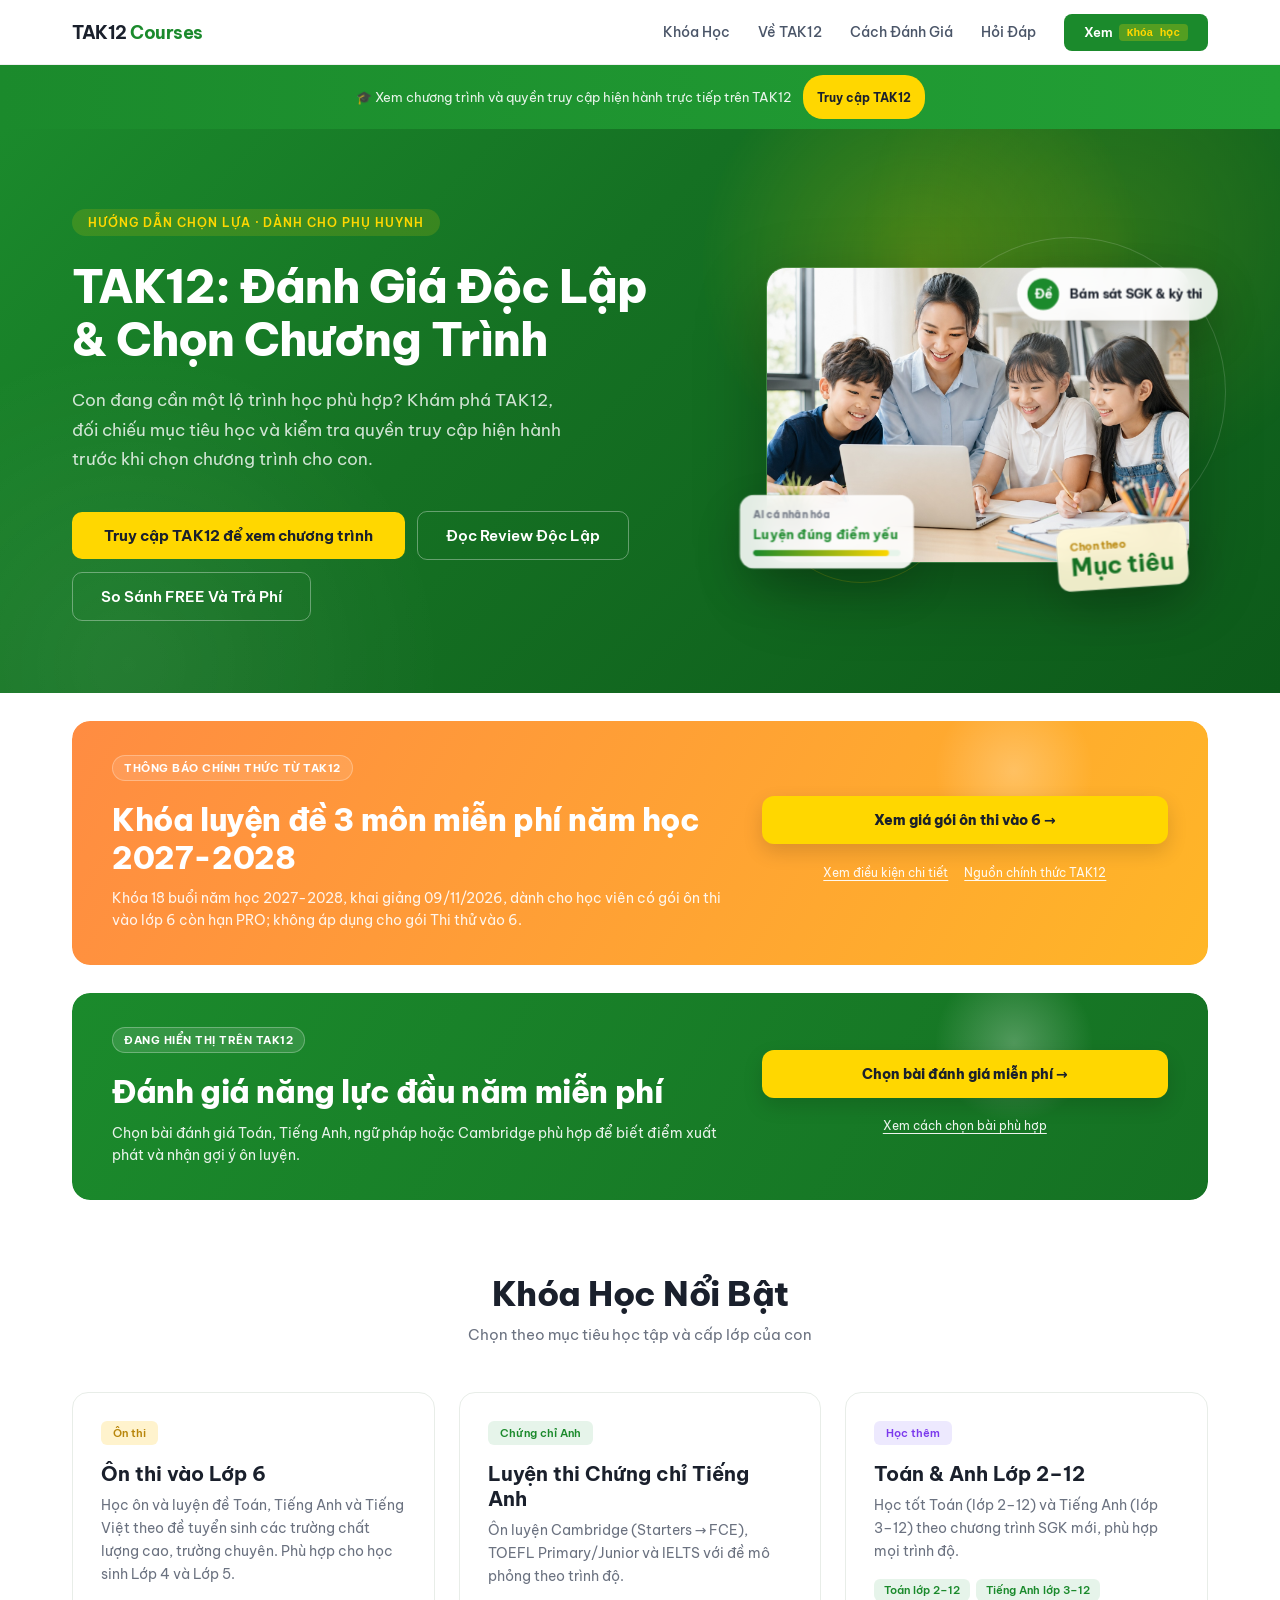
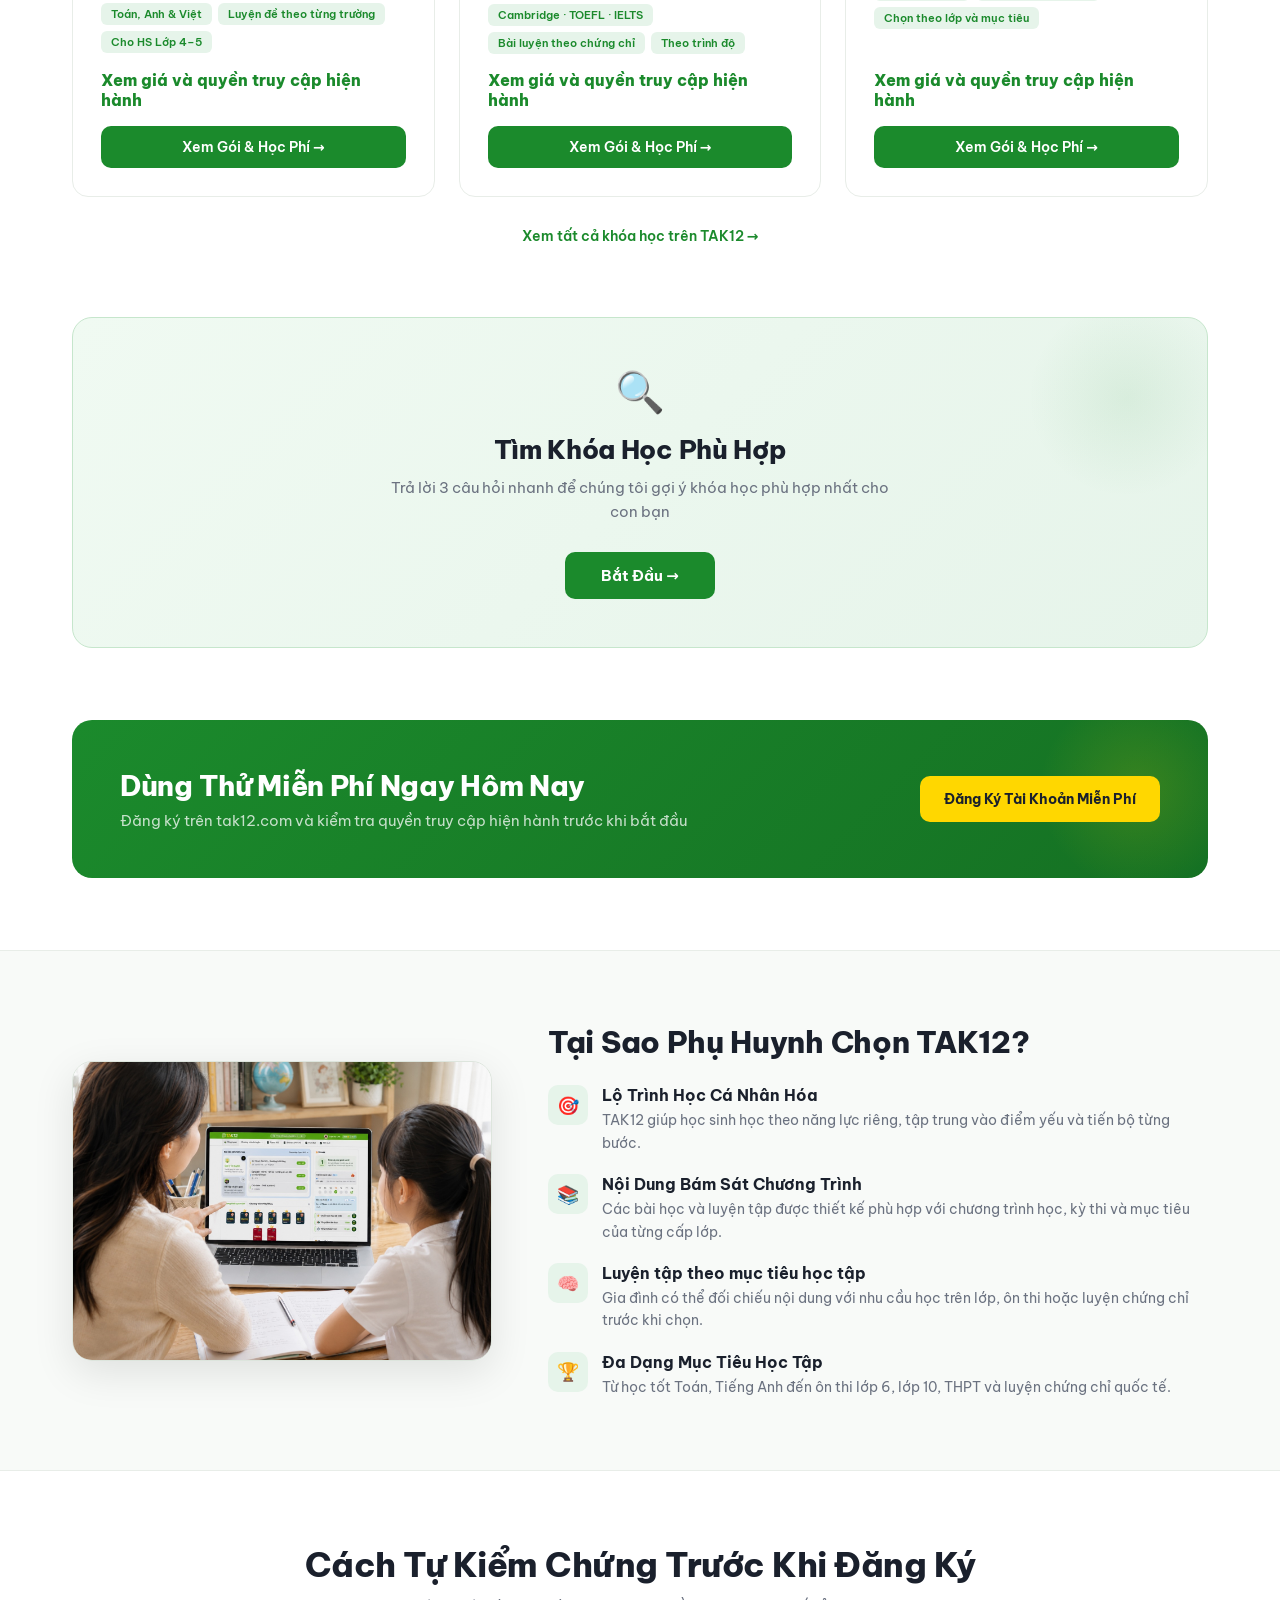
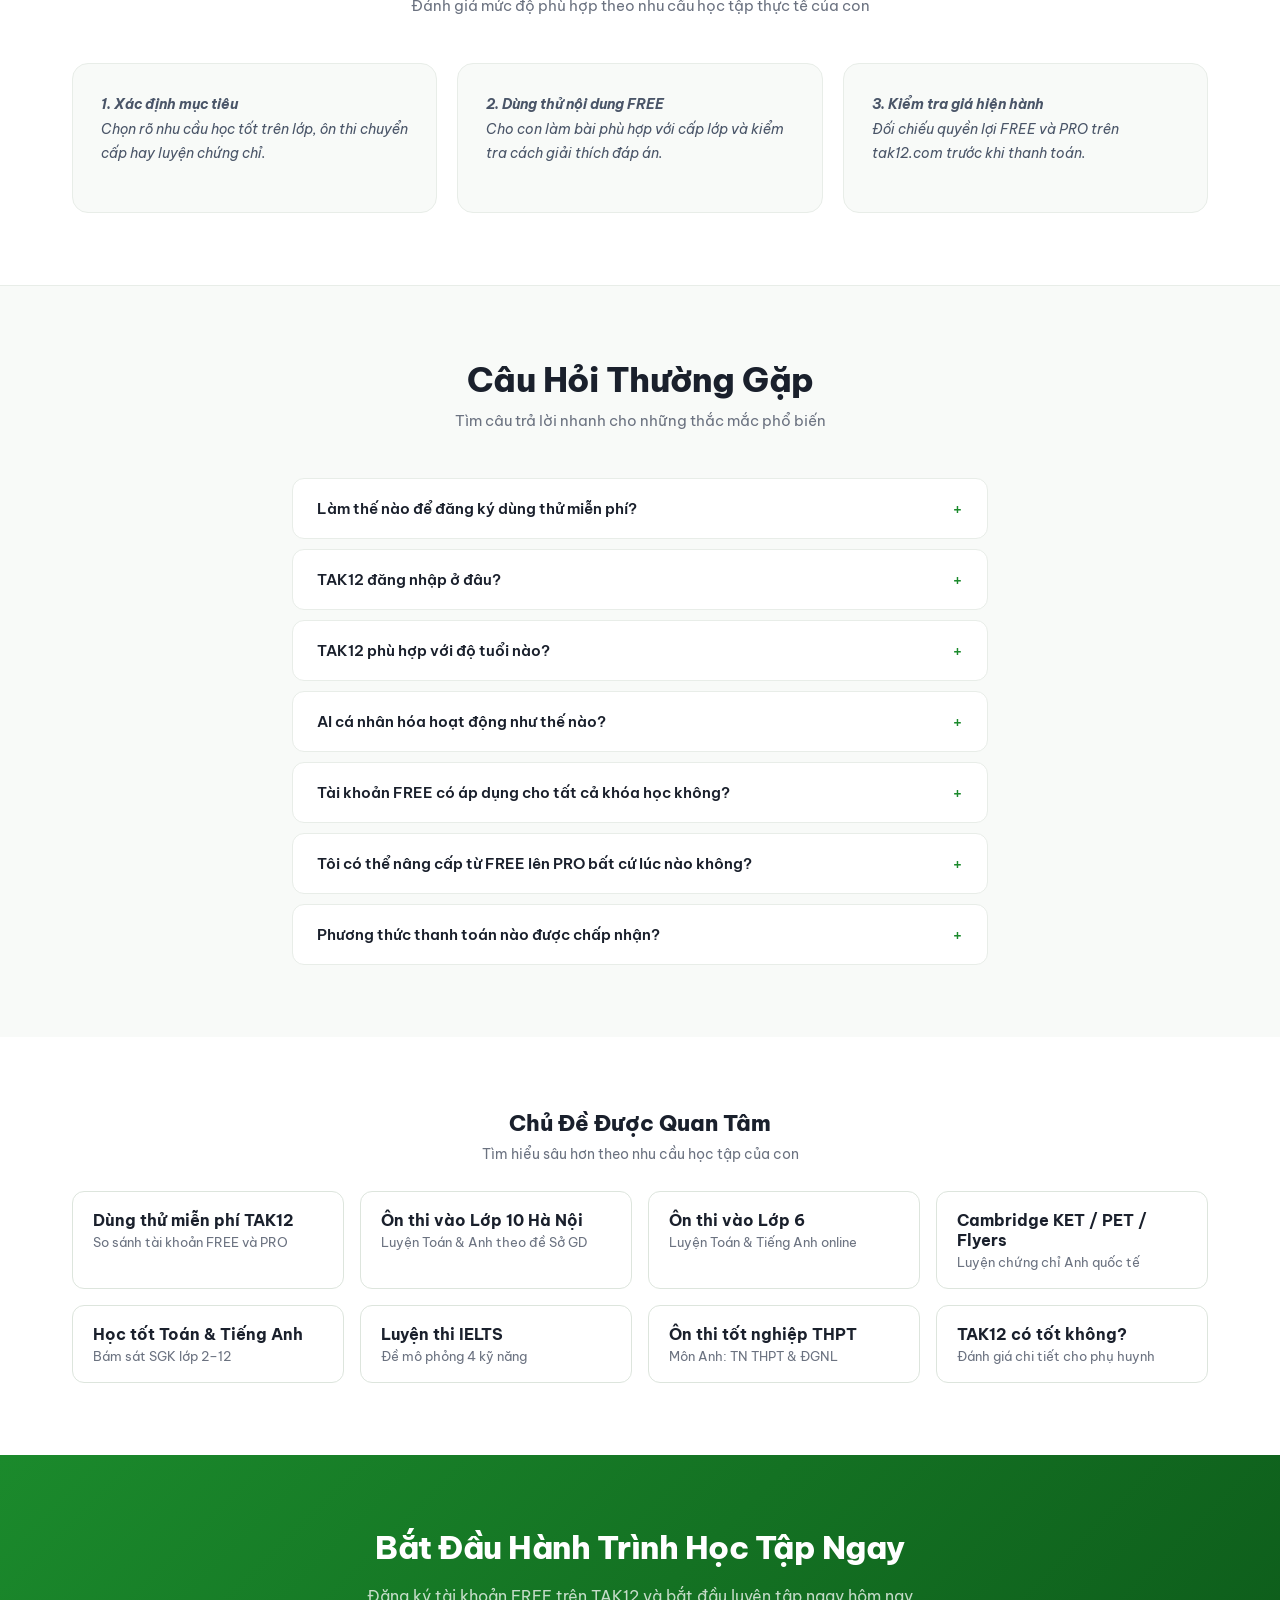
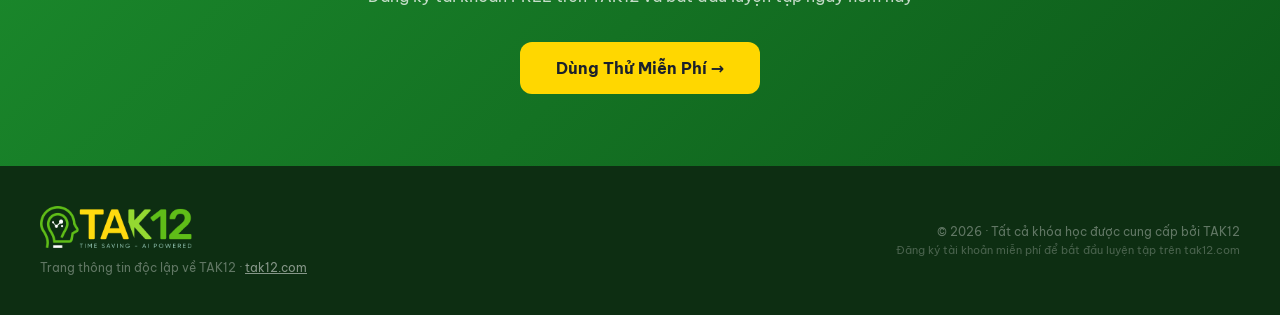
==== index.html @ d6932b10 "[verified] feat: clarify free grade 6 course terms" ====
<!DOCTYPE html>
<html lang="vi">
<head>
    <meta charset="UTF-8">
    <meta name="viewport" content="width=device-width, initial-scale=1.0">
    <title>TAK12: Đánh Giá Độc Lập &amp; Chọn Chương Trình</title>
    <meta name="description" content="Tìm hiểu TAK12: đánh giá độc lập, chọn chương trình phù hợp và xem hướng dẫn kiểm tra mã giảm giá TAK12, mã học bổng cùng điều kiện gói PRO.">
    
    <!-- SEO Keywords and Additional Meta Tags -->
    <meta name="keywords" content="TAK12, mã giảm giá TAK12, mã học bổng TAK12, ôn thi vào lớp 6, ôn thi vào lớp 10, luyện thi TOEFL, Cambridge, IELTS, học thêm Toán, Tiếng Anh, khóa học K-12, đánh giá chương trình học">
    <meta name="author" content="TAK12 Courses — Trang thông tin độc lập">
    <meta name="robots" content="index, follow">
    <meta name="language" content="Vietnamese">
    <meta name="geo.region" content="VN">
    <meta name="geo.country" content="Vietnam">
    <meta name="distribution" content="global">
    <meta name="rating" content="general">
    <meta name="revisit-after" content="7 days">
    
    <!-- Open Graph Meta Tags for Social Media -->
    <meta property="og:type" content="website">
    <meta property="og:title" content="TAK12: Đánh Giá Độc Lập &amp; Chọn Chương Trình">
    <meta property="og:description" content="Tìm hiểu TAK12: đánh giá độc lập, chọn chương trình phù hợp và xem hướng dẫn kiểm tra mã giảm giá TAK12, mã học bổng cùng điều kiện gói PRO.">
    <meta property="og:url" content="https://tak-12.com/">
    <meta property="og:site_name" content="TAK12 Courses — Thông tin độc lập">
    <meta property="og:image" content="https://cdn.jsdelivr.net/gh/tuantmdev/tak12@main/images/feature_desktop.jpg">
    <meta property="og:image:width" content="3840">
    <meta property="og:image:height" content="1300">
    <meta property="og:image:type" content="image/jpeg">
    <meta property="og:locale" content="vi_VN">
    
    <!-- Twitter Card Meta Tags -->
    <meta name="twitter:card" content="summary_large_image">
    <meta name="twitter:title" content="TAK12: Đánh Giá Độc Lập &amp; Chọn Chương Trình">
    <meta name="twitter:description" content="Tìm hiểu TAK12: đánh giá độc lập, chọn chương trình phù hợp và xem hướng dẫn kiểm tra mã giảm giá TAK12, mã học bổng cùng điều kiện gói PRO.">
    <meta name="twitter:image" content="https://cdn.jsdelivr.net/gh/tuantmdev/tak12@main/images/feature_desktop.jpg">
    
    <!-- Canonical URL -->
    <link rel="canonical" href="https://tak-12.com/">
    
    <!-- Preconnect for Performance -->
    <link rel="preconnect" href="https://fonts.googleapis.com">
    <link rel="preconnect" href="https://fonts.gstatic.com" crossorigin>
    <link rel="preconnect" href="https://www.youtube.com">
    <link rel="dns-prefetch" href="https://tak12.com">
    
    <!-- Favicon -->
    <link rel="icon" type="image/x-icon" href="/favicon.ico" sizes="32x32">
    <link rel="icon" type="image/svg+xml" href="/favicon.svg">
    <link rel="apple-touch-icon" sizes="180x180" href="/apple-touch-icon.png">
    <link rel="icon" type="image/png" sizes="32x32" href="/favicon-32x32.png">
    <link rel="icon" type="image/png" sizes="16x16" href="/favicon-16x16.png">
    <meta name="theme-color" content="#1B8A2C">
    
    <link href="https://fonts.googleapis.com/css2?family=Be+Vietnam+Pro:ital,wght@0,400;0,500;0,600;0,700;0,800;1,400&display=swap" rel="stylesheet">
    <link rel="stylesheet" href="styles.css?v=expired-campaign-cleanup-20260922">
    
    <!-- Structured data for this independent information site -->
    <script type="application/ld+json">
    {
        "@context": "https://schema.org",
        "@type": "WebSite",
        "@id": "https://tak-12.com/#website",
        "name": "TAK12 Courses — Trang thông tin độc lập",
        "description": "Trang thông tin độc lập cung cấp hướng dẫn đánh giá và lựa chọn chương trình TAK12; quyền truy cập và điều kiện được xác nhận trực tiếp với nhà cung cấp.",
        "url": "https://tak-12.com/",
        "about": {
            "@type": "Thing",
            "name": "TAK12",
            "url": "https://tak12.com/"
        }
    }
    </script>

    <!-- FAQ Structured Data -->
    <script type="application/ld+json">
    {
        "@context": "https://schema.org",
        "@type": "FAQPage",
        "mainEntity": [
            {
                "@type": "Question",
                "name": "Làm thế nào để đăng ký dùng thử miễn phí?",
                "acceptedAnswer": {
                    "@type": "Answer",
                    "text": "Truy cập tak12.com, nhấn \"Đăng ký\" và kiểm tra lựa chọn dùng thử cùng quyền truy cập hiện hành trước khi bắt đầu."
                }
            },
            {
                "@type": "Question",
                "name": "TAK12 đăng nhập ở đâu?",
                "acceptedAnswer": {
                    "@type": "Answer",
                    "text": "Truy cập tak12.com và nhấn nút \"Đăng nhập\" ở góc trên bên phải. Nếu chưa có tài khoản, chọn \"Đăng ký\" để tạo tài khoản FREE mới và bắt đầu luyện tập ngay."
                }
            },
            {
                "@type": "Question",
                "name": "TAK12 phù hợp với độ tuổi nào?",
                "acceptedAnswer": {
                    "@type": "Answer",
                    "text": "TAK12 phục vụ học sinh từ Lớp 1 đến Lớp 12, tức từ 6 đến 18 tuổi. Mỗi khóa học được thiết kế phù hợp với trình độ và mục tiêu riêng."
                }
            },
            {
                "@type": "Question",
                "name": "AI cá nhân hóa hoạt động như thế nào?",
                "acceptedAnswer": {
                    "@type": "Answer",
                    "text": "TAK12 cung cấp kết quả đánh giá năng lực và gợi ý ôn luyện; gia đình nên dùng kết quả và gợi ý để chọn nội dung ôn luyện phù hợp."
                }
            },
            {
                "@type": "Question",
                "name": "Tài khoản FREE có áp dụng cho tất cả khóa học không?",
                "acceptedAnswer": {
                    "@type": "Answer",
                    "text": "Phạm vi nội dung dùng thử và gói trả phí có thể khác theo chương trình. Hãy kiểm tra quyền truy cập và bảng giá hiện hành trên TAK12 trước khi chọn."
                }
            },
            {
                "@type": "Question",
                "name": "Tôi có thể nâng cấp từ FREE lên PRO bất cứ lúc nào không?",
                "acceptedAnswer": {
                    "@type": "Answer",
                    "text": "Quyền nâng cấp và nội dung từng gói có thể thay đổi. Hãy đối chiếu bảng giá chính thức trên TAK12 tại thời điểm quyết định."
                }
            },
            {
                "@type": "Question",
                "name": "Phương thức thanh toán nào được chấp nhận?",
                "acceptedAnswer": {
                    "@type": "Answer",
                    "text": "Phương thức thanh toán phụ thuộc chính sách hiện hành. Hãy kiểm tra trực tiếp trên TAK12 trước khi thanh toán."
                }
            }
        ]
    }
    </script>
</head>
<body>

  <!-- NAVIGATION -->
  <nav class="nav">
    <div class="container nav-inner">
      <a class="brand" href="#top">
        <span class="brand-name">TAK12 <span>Courses</span></span>
      </a>
      <div class="nav-links">
        <a class="nav-link" href="#courses-section">Khóa Học</a>
        <a class="nav-link" href="#about-section">Về TAK12</a>
        <a class="nav-link" href="#testimonials-section">Cách Đánh Giá</a>
        <a class="nav-link" href="#faq-section">Hỏi Đáp</a>
        <a class="nav-cta" href="#courses-section">
          <span>Xem</span>
          <span class="code">Khóa học</span>
        </a>
      </div>
    </div>
  </nav>

  <span id="top"></span>

  <!-- PROVIDER EXPLORATION TOP BANNER -->
  <div class="top-banner">
    <span class="txt">🎓 Xem chương trình và quyền truy cập hiện hành trực tiếp trên TAK12</span>
    <a class="copy-pill" href="https://tak12.com/?ref=njg2odn" target="_blank" rel="sponsored noopener" data-cta="top_banner_provider" data-intent="visit-provider">Truy cập TAK12</a>
  </div>

  <!-- HERO SECTION -->
  <section class="hero" data-hero-motion>
    <div class="hero-inner">
      <div class="hero-copy">
        <div class="eyebrow">Hướng dẫn chọn lựa · Dành cho phụ huynh</div>
        <h1>TAK12: Đánh Giá Độc Lập<br>&amp; Chọn Chương Trình</h1>
        <p>Con đang cần một lộ trình học phù hợp? Khám phá TAK12, đối chiếu mục tiêu học và kiểm tra quyền truy cập hiện hành trước khi chọn chương trình cho con.</p>
        <div class="hero-actions">
          <a class="btn btn-gold" href="https://tak12.com/?ref=njg2odn" target="_blank" rel="sponsored noopener" data-cta="homepage-hero-provider-exploration" data-intent="visit-provider" data-homepage-route="provider-exploration" aria-label="Truy cập TAK12 để xem chương trình">Truy cập TAK12 để xem chương trình</a>
          <a class="btn btn-outline" href="/tak12-co-tot-khong/" rel="noopener" data-homepage-route="independent-review" data-intent="read-independent-review" aria-label="Đọc review">Đọc Review Độc Lập</a>
          <a class="btn btn-outline" href="/tak12-ma-giam-gia/" rel="noopener" data-homepage-route="free-vs-paid" data-intent="compare-free-vs-paid" aria-label="So sánh FREE và trả phí">So Sánh FREE Và Trả Phí</a>
        </div>
      </div>
      <div class="hero-art">
        <div class="hero-orbit hero-orbit-1" aria-hidden="true"></div>
        <div class="hero-orbit hero-orbit-2" aria-hidden="true"></div>
        <div class="hero-photo" data-hero-layer data-depth="1">
          <img src="images/hero-section-image.jpg" alt="Giáo viên TAK12 hướng dẫn học sinh học trực tuyến bên máy tính" width="460" height="340" fetchpriority="high" decoding="async">
        </div>
        <div class="hero-float hero-float-score" data-hero-layer data-depth="2" aria-hidden="true">
          <span class="float-label">AI cá nhân hóa</span>
          <strong>Luyện đúng điểm yếu</strong>
          <span class="float-bar"><i></i></span>
        </div>
        <div class="hero-float hero-float-ai" data-hero-layer data-depth="3" aria-hidden="true">
          <span class="float-icon">Đề</span>
          <span>Bám sát SGK &amp; kỳ thi</span>
        </div>
        <div class="hero-float hero-float-coupon" data-hero-layer data-depth="4" aria-hidden="true">
          <span>Chọn theo</span>
          <strong>Mục tiêu</strong>
        </div>
      </div>
    </div>
  </section>


  <!-- CURRENT OFFICIAL LOP 6 LUYEN DE OFFER -->
  <section id="lop6-luyen-de-2027" class="campaign-carousel campaign-featured" aria-labelledby="lop6-luyen-de-title">
    <div class="campaign-viewport">
      <div class="campaign-inner">
        <div class="campaign-info">
          <span class="campaign-eyebrow">Thông báo chính thức từ TAK12</span>
          <div>
            <h2 class="campaign-title" id="lop6-luyen-de-title">Khóa luyện đề 3 môn miễn phí năm học 2027-2028</h2>
            <p class="campaign-subtitle">Khóa 18 buổi năm học 2027-2028, khai giảng 09/11/2026, dành cho học viên có gói ôn thi vào lớp 6 còn hạn PRO; không áp dụng cho gói Thi thử vào 6.</p>
          </div>
        </div>
        <div class="campaign-action">
          <a class="campaign-primary-cta" href="https://tak12.com/info/bang-gia-vao-6?ref=njg2odn" target="_blank" rel="sponsored noopener" data-cta="homepage_lop6_luyen_de_pricing" data-intent="exam_grade_6">Xem giá gói ôn thi vào 6 →</a>
          <div class="campaign-secondary-links">
            <a href="/tak12-on-thi-lop-6/#luyen-de-3-mon-2027">Xem điều kiện chi tiết</a>
            <a href="https://tak12.com/news/n/2499/tang-khoa-luyen-de-vao-6-cho-hoc-vien-tak12" target="_blank" rel="noopener">Nguồn chính thức TAK12</a>
          </div>
        </div>
      </div>
    </div>
  </section>


  <!-- CURRENT OFFICIAL FREE ASSESSMENT -->
  <section id="homepage-free-assessment" class="campaign-carousel campaign-featured" aria-labelledby="free-assessment-title">
    <div class="campaign-viewport">
      <div class="campaign-inner campaign-inner--stars">
        <div class="campaign-info">
          <span class="campaign-eyebrow">Đang hiển thị trên TAK12</span>
          <div>
            <h2 class="campaign-title" id="free-assessment-title">Đánh giá năng lực đầu năm miễn phí</h2>
            <p class="campaign-subtitle">Chọn bài đánh giá Toán, Tiếng Anh, ngữ pháp hoặc Cambridge phù hợp để biết điểm xuất phát và nhận gợi ý ôn luyện.</p>
          </div>
        </div>
        <div class="campaign-action">
          <a class="campaign-primary-cta" href="https://tak12.com/info/dgnl-tieng-anh-toan-dau-nam?ref=njg2odn#chon-de-thi" target="_blank" rel="sponsored noopener" data-cta="homepage_free_assessment" data-intent="free_assessment">Chọn bài đánh giá miễn phí →</a>
          <div class="campaign-secondary-links">
            <a href="/tak12-ma-giam-gia/#dgnl-dau-nam">Xem cách chọn bài phù hợp</a>
          </div>
        </div>
      </div>
    </div>
  </section>

  <!-- FEATURED COURSES -->
  <section id="courses-section" class="section">
    <div class="section-head">
      <h2>Khóa Học Nổi Bật</h2>
      <p>Chọn theo mục tiêu học tập và cấp lớp của con</p>
    </div>
    <div class="course-grid">

      <div class="course-card">
        <div class="course-top">
          <span class="tag tag-exam">Ôn thi</span>
        </div>
        <div class="course-name">Ôn thi vào Lớp 6</div>
        <div class="course-desc">Học ôn và luyện đề Toán, Tiếng Anh và Tiếng Việt theo đề tuyển sinh các trường chất lượng cao, trường chuyên. Phù hợp cho học sinh Lớp 4 và Lớp 5.</div>
        <div class="highlights">
          <span class="highlight">Toán, Anh &amp; Việt</span>
          <span class="highlight">Luyện đề theo từng trường</span>
          <span class="highlight">Cho HS Lớp 4–5</span>
        </div>
        <div class="price-row">
          <span class="price">Xem giá và quyền truy cập hiện hành</span>
        </div>
        <a class="btn-block" href="https://tak12.com/info/bang-gia-vao-6?ref=njg2odn" target="_blank" rel="sponsored noopener" data-cta="course_lop6" data-intent="exam_grade_6">Xem Gói &amp; Học Phí →</a>
      </div>

      <div class="course-card">
        <div class="course-top">
          <span class="tag tag-cert">Chứng chỉ Anh</span>
        </div>
        <div class="course-name">Luyện thi Chứng chỉ Tiếng Anh</div>
        <div class="course-desc">Ôn luyện Cambridge (Starters → FCE), TOEFL Primary/Junior và IELTS với đề mô phỏng theo trình độ.</div>
        <div class="highlights">
          <span class="highlight">Cambridge · TOEFL · IELTS</span>
          <span class="highlight">Bài luyện theo chứng chỉ</span>
          <span class="highlight">Theo trình độ</span>
        </div>
        <div class="price-row">
          <span class="price">Xem giá và quyền truy cập hiện hành</span>
        </div>
        <a class="btn-block" href="https://tak12.com/info/bang-gia-chung-chi?ref=njg2odn" target="_blank" rel="sponsored noopener" data-cta="course_cambridge" data-intent="certification">Xem Gói &amp; Học Phí →</a>
      </div>

      <div class="course-card">
        <div class="course-top">
          <span class="tag tag-support">Học thêm</span>
        </div>
        <div class="course-name">Toán &amp; Anh Lớp 2–12</div>
        <div class="course-desc">Học tốt Toán (lớp 2–12) và Tiếng Anh (lớp 3–12) theo chương trình SGK mới, phù hợp mọi trình độ.</div>
        <div class="highlights">
          <span class="highlight">Toán lớp 2–12</span>
          <span class="highlight">Tiếng Anh lớp 3–12</span>
          <span class="highlight">Chọn theo lớp và mục tiêu</span>
        </div>
        <div class="price-row">
          <span class="price">Xem giá và quyền truy cập hiện hành</span>
        </div>
        <a class="btn-block" href="https://tak12.com/info/bang-gia-hoc-tot?ref=njg2odn" target="_blank" rel="sponsored noopener" data-cta="course_toan_anh" data-intent="school_support">Xem Gói &amp; Học Phí →</a>
      </div>

    </div>
    <div class="see-all">
      <a href="https://tak12.com/info/bang-gia?ref=njg2odn" target="_blank" rel="sponsored noopener" data-cta="see_all_courses" data-intent="all_courses">Xem tất cả khóa học trên TAK12 →</a>
    </div>
  </section>

  <!-- QUIZ: TÌM KHÓA PHÙ HỢP -->
  <section id="quiz-section" class="quiz-wrap">
    <div class="quiz-card">

      <!-- Intro -->
      <div class="quiz-panel quiz-intro" id="quiz-intro">
        <div class="emoji">🔍</div>
        <h3>Tìm Khóa Học Phù Hợp</h3>
        <p>Trả lời 3 câu hỏi nhanh để chúng tôi gợi ý khóa học phù hợp nhất cho con bạn</p>
        <button class="btn btn-green" id="quiz-start">Bắt Đầu →</button>
      </div>

      <!-- Active -->
      <div class="quiz-panel quiz-body hidden" id="quiz-active">
        <div class="quiz-progress-row">
          <div class="quiz-step-label" id="quiz-step-label">Câu 1/3</div>
          <div class="quiz-progress-track">
            <div class="quiz-progress-fill" id="quiz-progress-fill"></div>
          </div>
        </div>
        <h3 class="quiz-question" id="quiz-question"></h3>
        <div class="quiz-options" id="quiz-options"></div>
      </div>

      <!-- Result -->
      <div class="quiz-panel quiz-result hidden" id="quiz-result">
        <div class="emoji">🎯</div>
        <h3>Khóa học gợi ý cho bạn</h3>
        <p>Dựa trên câu trả lời, đây là khóa học phù hợp nhất:</p>
        <div class="quiz-result-card">
          <div class="quiz-result-top">
            <span class="tag tag-cert" id="quiz-result-tag"></span>
          </div>
          <div class="quiz-result-name" id="quiz-result-name"></div>
          <div class="quiz-result-desc" id="quiz-result-desc"></div>
          <a class="btn-block" id="quiz-result-link" href="https://tak12.com/info/bang-gia?ref=njg2odn" target="_blank" rel="sponsored noopener" data-cta="quiz_result" data-intent="all_courses">Xem Gói &amp; Học Phí Phù Hợp →</a>
        </div>
        <div class="quiz-links">
          <button class="quiz-restart" id="quiz-reset">Làm lại quiz</button>
          <span class="sep">·</span>
          <a href="https://tak12.com/info/bang-gia?ref=njg2odn" target="_blank" rel="sponsored noopener" data-cta="quiz_see_all" data-intent="all_courses">Xem tất cả khóa học →</a>
        </div>
      </div>

    </div>
  </section>

  <!-- FREE ACCOUNT CTA SECTION -->
  <section id="coupon-section" class="coupon-wrap">
    <div class="coupon-card">
      <div class="coupon-text">
        <h3>Dùng Thử Miễn Phí Ngay Hôm Nay</h3>
        <p>Đăng ký trên tak12.com và kiểm tra quyền truy cập hiện hành trước khi bắt đầu</p>
      </div>
      <div class="coupon-action">
        <a class="coupon-copy" href="https://tak12.com/?ref=njg2odn" target="_blank" rel="sponsored noopener" data-cta="coupon_card_signup" data-intent="free_account">Đăng Ký Tài Khoản Miễn Phí</a>
      </div>
    </div>
  </section>

  <!-- ABOUT TAK12 -->
  <section id="about-section" class="about">
    <div class="about-inner">
      <div class="about-art">
        <img src="images/why-choose-tak12.jpg" alt="Phụ huynh và học sinh cùng xem giao diện học tập TAK12 trên máy tính" width="420" height="300" loading="lazy" decoding="async">
      </div>
      <div class="about-copy">
        <h2>Tại Sao Phụ Huynh Chọn TAK12?</h2>
        <div class="benefits alt-benefits">
          <div class="benefit">
            <div class="benefit-icon">🎯</div>
            <div>
              <div class="benefit-title"><strong>Lộ Trình Học Cá Nhân Hóa</strong></div>
              <div class="benefit-desc">TAK12 giúp học sinh học theo năng lực riêng, tập trung vào điểm yếu và tiến bộ từng bước.</div>
            </div>
          </div>
          <div class="benefit">
            <div class="benefit-icon">📚</div>
            <div>
              <div class="benefit-title"><strong>Nội Dung Bám Sát Chương Trình</strong></div>
              <div class="benefit-desc">Các bài học và luyện tập được thiết kế phù hợp với chương trình học, kỳ thi và mục tiêu của từng cấp lớp.</div>
            </div>
          </div>
          <div class="benefit">
            <div class="benefit-icon">🧠</div>
            <div>
              <div class="benefit-title"><strong>Luyện tập theo mục tiêu học tập</strong></div>
              <div class="benefit-desc">Gia đình có thể đối chiếu nội dung với nhu cầu học trên lớp, ôn thi hoặc luyện chứng chỉ trước khi chọn.</div>
            </div>
          </div>
          <div class="benefit">
            <div class="benefit-icon">🏆</div>
            <div>
              <div class="benefit-title"><strong>Đa Dạng Mục Tiêu Học Tập</strong></div>
              <div class="benefit-desc">Từ học tốt Toán, Tiếng Anh đến ôn thi lớp 6, lớp 10, THPT và luyện chứng chỉ quốc tế.</div>
            </div>
          </div>
        </div>
    </div>
  </section>

  

  <!-- INDEPENDENT EVALUATION GUIDE -->
  <section id="testimonials-section" class="section">
    <div class="section-head">
      <h2>Cách Tự Kiểm Chứng Trước Khi Đăng Ký</h2>
      <p>Đánh giá mức độ phù hợp theo nhu cầu học tập thực tế của con</p>
    </div>
    <div class="testimonial-grid">
      <div class="testimonial">
        <div class="testimonial-quote"><strong>1. Xác định mục tiêu</strong><br>Chọn rõ nhu cầu học tốt trên lớp, ôn thi chuyển cấp hay luyện chứng chỉ.</div>
      </div>
      <div class="testimonial">
        <div class="testimonial-quote"><strong>2. Dùng thử nội dung FREE</strong><br>Cho con làm bài phù hợp với cấp lớp và kiểm tra cách giải thích đáp án.</div>
      </div>
      <div class="testimonial">
        <div class="testimonial-quote"><strong>3. Kiểm tra giá hiện hành</strong><br>Đối chiếu quyền lợi FREE và PRO trên tak12.com trước khi thanh toán.</div>
      </div>
    </div>
  </section>

  <!-- FAQ -->
  <section id="faq-section" class="faq">
    <div class="faq-inner">
      <div class="section-head">
        <h2>Câu Hỏi Thường Gặp</h2>
        <p>Tìm câu trả lời nhanh cho những thắc mắc phổ biến</p>
      </div>
      <div class="faq-list">

        <div class="faq-item">
          <button class="faq-q"><span class="q-text">Làm thế nào để đăng ký dùng thử miễn phí?</span><span class="q-icon">+</span></button>
          <div class="faq-a"><div class="a-inner">Truy cập tak12.com, nhấn "Đăng ký" và kiểm tra lựa chọn dùng thử cùng quyền truy cập hiện hành trước khi bắt đầu.</div></div>
        </div>

        <div class="faq-item">
          <button class="faq-q"><span class="q-text">TAK12 đăng nhập ở đâu?</span><span class="q-icon">+</span></button>
          <div class="faq-a"><div class="a-inner">Truy cập <a href="https://tak12.com/?ref=njg2odn" target="_blank" rel="sponsored noopener" data-cta="homepage_faq_provider" data-intent="visit-provider">tak12.com</a> và nhấn nút "Đăng nhập" ở góc trên bên phải. Nếu chưa có tài khoản, chọn "Đăng ký" để tạo tài khoản FREE mới và bắt đầu luyện tập ngay.</div></div>
        </div>

        <div class="faq-item">
          <button class="faq-q"><span class="q-text">TAK12 phù hợp với độ tuổi nào?</span><span class="q-icon">+</span></button>
          <div class="faq-a"><div class="a-inner">TAK12 phục vụ học sinh từ Lớp 1 đến Lớp 12, tức từ 6 đến 18 tuổi. Mỗi khóa học được thiết kế phù hợp với trình độ và mục tiêu riêng.</div></div>
        </div>

        <div class="faq-item">
          <button class="faq-q"><span class="q-text">AI cá nhân hóa hoạt động như thế nào?</span><span class="q-icon">+</span></button>
          <div class="faq-a"><div class="a-inner">TAK12 cung cấp kết quả đánh giá năng lực và gợi ý ôn luyện; gia đình nên dùng kết quả và gợi ý để chọn nội dung ôn luyện phù hợp.</div></div>
        </div>

        <div class="faq-item">
          <button class="faq-q"><span class="q-text">Tài khoản FREE có áp dụng cho tất cả khóa học không?</span><span class="q-icon">+</span></button>
          <div class="faq-a"><div class="a-inner">Phạm vi nội dung dùng thử và gói trả phí có thể khác theo chương trình. Hãy kiểm tra quyền truy cập và bảng giá hiện hành trên TAK12 trước khi chọn.</div></div>
        </div>

        <div class="faq-item">
          <button class="faq-q"><span class="q-text">Tôi có thể nâng cấp từ FREE lên PRO bất cứ lúc nào không?</span><span class="q-icon">+</span></button>
          <div class="faq-a"><div class="a-inner">Quyền nâng cấp và nội dung từng gói có thể thay đổi. Hãy đối chiếu bảng giá chính thức trên TAK12 tại thời điểm quyết định.</div></div>
        </div>

        <div class="faq-item">
          <button class="faq-q"><span class="q-text">Phương thức thanh toán nào được chấp nhận?</span><span class="q-icon">+</span></button>
          <div class="faq-a"><div class="a-inner">Phương thức thanh toán phụ thuộc chính sách hiện hành. Hãy kiểm tra trực tiếp trên TAK12 trước khi thanh toán.</div></div>
        </div>

      </div>
    </div>
  </section>

  <!-- TOPIC LINKS (SEO satellite pages) -->
  <section class="topic-links">
    <h2>Chủ Đề Được Quan Tâm</h2>
    <p>Tìm hiểu sâu hơn theo nhu cầu học tập của con</p>
    <div class="related-grid">
      <a class="related-card" href="/tak12-ma-giam-gia/"><div class="rc-title">Dùng thử miễn phí TAK12</div><div class="rc-desc">So sánh tài khoản FREE và PRO</div></a>
      <a class="related-card" href="/tak12-on-thi-lop-10-ha-noi/"><div class="rc-title">Ôn thi vào Lớp 10 Hà Nội</div><div class="rc-desc">Luyện Toán & Anh theo đề Sở GD</div></a>
      <a class="related-card" href="/tak12-on-thi-lop-6/"><div class="rc-title">Ôn thi vào Lớp 6</div><div class="rc-desc">Luyện Toán & Tiếng Anh online</div></a>
      <a class="related-card" href="/tak12-cambridge-ket-pet-flyers/"><div class="rc-title">Cambridge KET / PET / Flyers</div><div class="rc-desc">Luyện chứng chỉ Anh quốc tế</div></a>
      <a class="related-card" href="/tak12-hoc-tot-toan-tieng-anh/"><div class="rc-title">Học tốt Toán & Tiếng Anh</div><div class="rc-desc">Bám sát SGK lớp 2–12</div></a>
      <a class="related-card" href="/tak12-luyen-thi-ielts/"><div class="rc-title">Luyện thi IELTS</div><div class="rc-desc">Đề mô phỏng 4 kỹ năng</div></a>
      <a class="related-card" href="/tak12-on-thi-tot-nghiep-thpt/"><div class="rc-title">Ôn thi tốt nghiệp THPT</div><div class="rc-desc">Môn Anh: TN THPT & ĐGNL</div></a>
      <a class="related-card" href="/tak12-co-tot-khong/"><div class="rc-title">TAK12 có tốt không?</div><div class="rc-desc">Đánh giá chi tiết cho phụ huynh</div></a>
    </div>
  </section>

  <!-- FINAL CTA -->
  <section class="final-cta">
    <div class="final-cta-inner">
      <h2>Bắt Đầu Hành Trình Học Tập Ngay</h2>
      <p>Đăng ký tài khoản FREE trên TAK12 và bắt đầu luyện tập ngay hôm nay</p>
      <div class="final-actions">
        <a class="btn btn-gold" href="https://tak12.com/?ref=njg2odn" target="_blank" rel="sponsored noopener" data-cta="final_cta" data-intent="free_account">Dùng Thử Miễn Phí →</a>
      </div>
    </div>
  </section>

  <!-- FOOTER -->
  <footer class="footer">
    <div class="footer-inner">
      <div>
        <div class="footer-brand">
          <img class="footer-logo" src="images/tak-12-offficial-logo.png" alt="TAK12 - Time Saving, AI Powered" width="150" height="42" loading="lazy" decoding="async">
        </div>
        <div class="footer-note">Trang thông tin độc lập về TAK12 · <a href="https://tak12.com/?ref=njg2odn" target="_blank" rel="sponsored noopener" data-cta="homepage_footer_provider" data-intent="visit-provider">tak12.com</a></div>
      </div>
      <div class="footer-right">
        <div class="footer-copy">© 2026 · Tất cả khóa học được cung cấp bởi TAK12</div>
        <div class="footer-fine">Đăng ký tài khoản miễn phí để bắt đầu luyện tập trên tak12.com</div>
      </div>
    </div>
  </footer>

  <script src="analytics.js"></script>
  <script src="script.js?v=expired-campaign-cleanup-20260922"></script>
</body>
</html>
---- styles.css ----
/* ==========================================================================
   TAK12 Courses – Affiliate landing page
   Converted from Claude Design "TAK12 Affiliate.dc.html" to vanilla CSS.
   ========================================================================== */

:root {
  --green: #1B8A2C;
  --green-dark: #157123;
  --green-darker: #0d5a1a;
  --gold: #FFD700;
  --gold-dark: #ffc800;
  --ink: #1a202c;
  --muted: #6b7280;
  --muted-2: #4a5568;
  --muted-3: #a0aec0;
  --bg-soft: #f8faf8;
  --border: #e8ede8;
  --border-2: #dde5dd;
  --green-soft: #e6f4ea;
  --gold-soft: #fff3cd;
  --gold-ink: #b8860b;
  --orange: #FF8C42;
  --orange-2: #FFB627;
  --orange-dark: #c2410c;
  --maxw: 1200px;
}

* { box-sizing: border-box; }

html { scroll-behavior: smooth; }

body {
  margin: 0;
  font-family: 'Be Vietnam Pro', system-ui, -apple-system, sans-serif;
  color: var(--ink);
  background: #fff;
  -webkit-font-smoothing: antialiased;
}

a { color: var(--green); text-decoration: none; }
a:hover { color: var(--green-dark); }

img { max-width: 100%; }

.container {
  max-width: var(--maxw);
  margin: 0 auto;
  padding-left: 32px;
  padding-right: 32px;
}

@keyframes fadeUp {
  from { opacity: 0; transform: translateY(16px); }
  to { opacity: 1; transform: translateY(0); }
}

/* ---------- Buttons ---------- */
.btn {
  display: inline-flex;
  align-items: center;
  justify-content: center;
  gap: 6px;
  border: none;
  cursor: pointer;
  font-family: inherit;
  font-weight: 700;
  border-radius: 10px;
  transition: background .2s, transform .2s, box-shadow .2s;
}
.btn-gold {
  background: var(--gold);
  color: var(--ink);
  padding: 14px 32px;
  font-size: 15px;
}
.btn-gold:hover { background: var(--gold-dark); transform: translateY(-1px); color: var(--ink); }
.btn-outline {
  background: transparent;
  color: #fff;
  padding: 14px 28px;
  font-size: 15px;
  font-weight: 600;
  border: 1.5px solid rgba(255,255,255,.35);
}
.btn-outline:hover { background: rgba(255,255,255,.1); color: #fff; }
.btn-green {
  background: var(--green);
  color: #fff;
  padding: 14px 36px;
  font-size: 15px;
}
.btn-green:hover { background: var(--green-dark); color: #fff; }
.btn-block {
  display: block;
  width: 100%;
  background: var(--green);
  color: #fff;
  padding: 12px 0;
  border-radius: 10px;
  text-align: center;
  font-size: 14px;
  font-weight: 600;
  transition: background .2s;
}
.btn-block:hover { background: var(--green-dark); color: #fff; }

/* ---------- Navigation ---------- */
.nav {
  position: sticky;
  top: 0;
  z-index: 100;
  background: rgba(255,255,255,.97);
  backdrop-filter: blur(12px);
  -webkit-backdrop-filter: blur(12px);
  border-bottom: 1px solid rgba(0,0,0,.06);
}
.nav-inner {
  display: flex;
  align-items: center;
  justify-content: space-between;
  height: 64px;
}
.brand { display: flex; align-items: center; gap: 10px; cursor: pointer; }
.brand-name { font-weight: 700; font-size: 18px; color: var(--ink); letter-spacing: -.5px; }
.brand-name span { color: var(--green); }

.nav-links { display: flex; gap: 28px; align-items: center; }
.nav-link {
  font-size: 14px; color: var(--muted-2);
  cursor: pointer; font-weight: 500;
  background: none; border: none; font-family: inherit; padding: 0;
}
.nav-link:hover { color: var(--green); }
.nav-cta {
  background: var(--green); color: #fff;
  padding: 10px 20px; border-radius: 8px;
  font-size: 13px; font-weight: 600; cursor: pointer;
  display: flex; align-items: center; gap: 6px;
  border: none; font-family: inherit;
  transition: background .2s;
}
.nav-cta:hover { background: var(--green-dark); }
.nav-cta .code {
  background: rgba(255,215,0,.25);
  padding: 2px 8px; border-radius: 4px;
  font-family: ui-monospace, monospace; font-size: 11px; color: var(--gold);
}

/* ---------- Top banner ---------- */
.top-banner {
  background: linear-gradient(90deg, var(--green), #22a035);
  padding: 10px 32px;
  display: flex; align-items: center; justify-content: center;
  gap: 12px; flex-wrap: wrap; text-align: center;
}
.top-banner span.txt { font-size: 13px; color: rgba(255,255,255,.9); }
.top-banner .code {
  background: rgba(255,255,255,.2);
  border: 1px dashed rgba(255,255,255,.5);
  color: #fff; padding: 3px 12px; border-radius: 4px;
  font-size: 13px; font-weight: 700;
  font-family: ui-monospace, monospace; letter-spacing: 1.5px;
}
.top-banner .copy-pill {
  background: var(--gold); color: var(--ink);
  padding: 4px 14px; border-radius: 20px;
  font-size: 12px; font-weight: 700; cursor: pointer;
  border: none; font-family: inherit;
  display: inline-flex; min-height: 44px;
  align-items: center; justify-content: center;
}

/* ---------- Hero ---------- */
.hero {
  background: linear-gradient(135deg, var(--green) 0%, var(--green-dark) 40%, var(--green-darker) 100%);
  padding: 80px 0 72px;
  position: relative; overflow: hidden;
  --hero-x: 0;
  --hero-y: 0;
  --hero-glow-x: 72%;
  --hero-glow-y: 24%;
  --hero-tilt-x: 0deg;
  --hero-tilt-y: 0deg;
}
.hero::before, .hero::after {
  content: ""; position: absolute; pointer-events: none;
  transition: transform .2s ease-out;
}
.hero::before {
  inset: 0;
  background:
    radial-gradient(circle at var(--hero-glow-x) var(--hero-glow-y), rgba(255,215,0,.28), transparent 22%),
    radial-gradient(circle at 10% 95%, rgba(255,255,255,.08), transparent 26%);
  opacity: .85;
}
.hero::after {
  top: -150px; right: -90px; width: 520px; height: 520px;
  background: radial-gradient(circle, rgba(255,215,0,.12) 0%, transparent 68%);
  transform: translate3d(calc(var(--hero-x) * -10px), calc(var(--hero-y) * -8px), 0);
}
.hero-inner {
  max-width: var(--maxw); margin: 0 auto;
  padding: 0 32px;
  display: flex; gap: 48px; align-items: center;
  position: relative; z-index: 1;
}
.hero-copy { flex: 1; }
.eyebrow {
  display: inline-block;
  background: rgba(255,215,0,.15); color: var(--gold);
  padding: 6px 16px; border-radius: 20px;
  font-size: 12px; font-weight: 600; letter-spacing: 1px;
  text-transform: uppercase; margin-bottom: 24px;
}
.hero h1 {
  font-size: 46px; font-weight: 800; color: #fff;
  line-height: 1.15; letter-spacing: -1px; margin: 0 0 20px;
}
.hero p {
  font-size: 17px; color: rgba(255,255,255,.8);
  line-height: 1.75; margin: 0 0 36px; max-width: 500px;
}
.hero-actions { display: flex; gap: 12px; align-items: center; flex-wrap: wrap; }
.hero-art {
  flex: 0 0 460px; height: 340px;
  position: relative;
  perspective: 900px;
  transform-style: preserve-3d;
  isolation: isolate;
}
.hero-photo {
  position: absolute;
  inset: 22px 18px;
  border-radius: 20px; overflow: hidden;
  border: 1px solid rgba(255,255,255,.16);
  box-shadow: 0 24px 70px rgba(0,0,0,.28);
  transform:
    rotateX(var(--hero-tilt-x))
    rotateY(var(--hero-tilt-y))
    translate3d(calc(var(--hero-x) * 10px), calc(var(--hero-y) * 8px), 0);
  transition: transform .18s ease-out;
  will-change: transform;
}
.hero-photo::after {
  content: "";
  position: absolute;
  inset: 0;
  background: radial-gradient(circle at var(--hero-glow-x) var(--hero-glow-y), rgba(255,255,255,.22), transparent 30%);
  mix-blend-mode: screen;
  pointer-events: none;
}
.hero-photo img {
  display: block; width: 100%; height: 100%;
  object-fit: cover;
  transform: scale(1.04);
}
.hero-orbit {
  position: absolute;
  border: 1px solid rgba(255,255,255,.16);
  border-radius: 999px;
  pointer-events: none;
  transform: translate3d(calc(var(--hero-x) * -18px), calc(var(--hero-y) * -14px), 0);
  transition: transform .2s ease-out;
}
.hero-orbit-1 {
  width: 310px; height: 310px; right: -18px; top: -8px;
  background: radial-gradient(circle, rgba(255,255,255,.08), transparent 64%);
}
.hero-orbit-2 {
  width: 190px; height: 190px; left: 18px; bottom: 2px;
  border-color: rgba(255,215,0,.22);
}
.hero-float {
  position: absolute;
  z-index: 2;
  display: flex;
  align-items: center;
  gap: 10px;
  border: 1px solid rgba(255,255,255,.24);
  background: rgba(255,255,255,.88);
  color: var(--ink);
  box-shadow: 0 18px 44px rgba(0,0,0,.18);
  backdrop-filter: blur(12px);
  -webkit-backdrop-filter: blur(12px);
  will-change: transform;
  transition: transform .18s ease-out;
}
.hero-float-score {
  left: 0;
  bottom: 22px;
  width: 168px;
  flex-direction: column;
  align-items: stretch;
  gap: 5px;
  padding: 11px 12px;
  border-radius: 14px;
  transform: translate3d(calc(var(--hero-x) * -20px), calc(var(--hero-y) * -16px), 32px);
}
.hero-float-score .float-label {
  font-size: 10px;
  font-weight: 700;
  color: var(--muted);
}
.hero-float-score strong {
  font-size: 13px;
  line-height: 1.35;
  color: var(--green);
}
.float-bar {
  height: 6px;
  overflow: hidden;
  border-radius: 999px;
  background: var(--green-soft);
}
.float-bar i {
  display: block;
  width: 92%;
  height: 100%;
  border-radius: inherit;
  background: linear-gradient(90deg, var(--green), var(--gold));
}
.hero-float-ai {
  top: 30px;
  right: 2px;
  max-width: 210px;
  padding: 9px 13px 9px 9px;
  border-radius: 999px;
  font-size: 12px;
  font-weight: 700;
  line-height: 1.35;
  transform: translate3d(calc(var(--hero-x) * 24px), calc(var(--hero-y) * 18px), 44px);
}
.hero-float-ai .float-icon {
  width: 30px;
  height: 30px;
  display: grid;
  place-items: center;
  border-radius: 50%;
  background: var(--green);
  color: #fff;
  font-size: 12px;
}
.hero-float-coupon {
  right: 34px;
  bottom: 8px;
  flex-direction: column;
  align-items: flex-start;
  gap: 2px;
  padding: 10px 12px;
  border-radius: 12px;
  font-size: 10px;
  font-weight: 700;
  color: var(--gold-ink);
  background: rgba(255,248,214,.92);
  transform: translate3d(calc(var(--hero-x) * 34px), calc(var(--hero-y) * -22px), 58px) rotate(-4deg);
}
.hero-float-coupon strong {
  font-size: 22px;
  line-height: 1;
  color: var(--green-dark);
}

/* ---------- Campaign Carousel ---------- */
.campaign-carousel { max-width: var(--maxw); margin: 28px auto 0; padding: 0 32px; position: relative; }
.campaign-viewport { overflow: hidden; border-radius: 18px; }
.campaign-track { display: flex; transition: transform .5s ease; }
.campaign-slide { flex: 0 0 100%; min-width: 100%; }
.campaign-inner {
  background: linear-gradient(120deg, var(--orange) 0%, var(--orange-2) 100%);
  border-radius: 18px;
  padding: 28px 32px;
  display: flex; align-items: center; justify-content: space-between;
  gap: 24px; flex-wrap: wrap;
  position: relative; overflow: hidden;
}
.campaign-inner::before {
  content: "";
  position: absolute; top: -30px; right: 10%;
  width: 160px; height: 160px; border-radius: 50%;
  background: radial-gradient(circle, rgba(255,255,255,.25) 0%, transparent 70%);
  pointer-events: none;
}
.campaign-inner--stars { background: linear-gradient(120deg, var(--green) 0%, var(--green-dark) 100%); }
.campaign-info {
  display: flex; align-items: center; gap: 16px;
  position: relative; z-index: 1; flex: 1; min-width: 280px;
}
.campaign-countdown { flex-shrink: 0; }
.cd-days, .cd-timer {
  background: rgba(255,255,255,.9); color: var(--orange-dark);
  padding: 6px 14px; border-radius: 8px; text-align: center;
}
.cd-days .days-num { display: block; font-size: 16px; font-weight: 800; }
.cd-days .days-label { display: block; font-size: 9px; font-weight: 700; margin-top: 1px; letter-spacing: .3px; }
.cd-timer {
  background: #fff5f5; color: #dc2626;
  animation: campaignPulse 1s ease-in-out infinite;
}
.cd-timer .cd-clock {
  display: block; font-family: ui-monospace, monospace;
  font-size: 17px; font-weight: 800; letter-spacing: .5px;
  font-variant-numeric: tabular-nums;
}
.cd-timer .cd-colon { animation: campaignBlink 1s steps(1) infinite; }
.cd-timer .days-label { display: block; font-size: 9px; font-weight: 700; margin-top: 1px; letter-spacing: .3px; }
@keyframes campaignPulse {
  0%, 100% { transform: scale(1); box-shadow: 0 0 0 rgba(220,38,38,0); }
  50% { transform: scale(1.06); box-shadow: 0 0 0 6px rgba(220,38,38,.12); }
}
@keyframes campaignBlink { 50% { opacity: .15; } }
.campaign-title { font-size: 19px; font-weight: 800; color: #fff; margin-bottom: 2px; }
.campaign-subtitle { font-size: 13px; color: rgba(255,255,255,.9); }
.campaign-action { display: flex; align-items: center; gap: 10px; position: relative; z-index: 1; flex-wrap: wrap; }
.campaign-partner {
  background: #fff; border-radius: 10px; padding: 8px 16px;
  display: flex; align-items: center; gap: 8px;
}
.campaign-partner .partner-name { font-size: 12px; font-weight: 700; color: var(--muted-2); }
.campaign-discount { background: #dc2626; color: #fff; padding: 2px 8px; border-radius: 6px; font-size: 12px; font-weight: 800; }
.campaign-reward {
  background: #fff; border-radius: 10px; padding: 8px 16px;
  display: flex; align-items: center; gap: 6px;
}
.campaign-reward .reward-icon { font-size: 14px; }
.campaign-reward .reward-label { font-size: 12px; font-weight: 700; color: var(--muted-2); }
.campaign-cta {
  background: var(--ink); color: #fff;
  padding: 11px 22px; font-size: 13px;
  text-decoration: none; white-space: nowrap;
}
.campaign-cta:hover { background: #000; color: #fff; }

/* Featured homepage offer: keep the message scannable and one CTA dominant. */
.campaign-featured .campaign-inner {
  display: grid;
  grid-template-columns: minmax(0, 1.2fr) minmax(360px, .8fr);
  gap: 40px;
  padding: 34px 40px;
  align-items: center;
}
.campaign-featured .campaign-info {
  min-width: 0;
  flex-direction: column;
  align-items: flex-start;
  gap: 12px;
}
.campaign-featured .campaign-countdown { position: relative; z-index: 1; }
.campaign-featured .cd-days,
.campaign-featured .cd-timer {
  min-width: 116px;
  padding: 8px 16px;
  box-shadow: 0 8px 22px rgba(0,0,0,.15);
}
.campaign-featured .campaign-title {
  max-width: 620px;
  margin: 8px 0 12px;
  font-size: clamp(24px, 2.4vw, 32px);
  line-height: 1.22;
  letter-spacing: -.4px;
}
.campaign-featured .campaign-subtitle {
  max-width: 650px;
  margin: 5px 0 0;
  font-size: 14px;
  line-height: 1.55;
}
.campaign-featured .campaign-eyebrow {
  display: inline-flex;
  padding: 5px 11px;
  border: 1px solid rgba(255,255,255,.28);
  border-radius: 999px;
  color: #fff;
  background: rgba(255,255,255,.12);
  font-size: 11px;
  font-weight: 700;
  letter-spacing: .5px;
  text-transform: uppercase;
}
.campaign-featured .campaign-action {
  width: 100%;
  display: flex;
  flex-direction: column;
  align-items: stretch;
  gap: 10px;
}
.campaign-featured .campaign-code-card {
  display: grid;
  grid-template-columns: 1fr auto;
  align-items: center;
  gap: 3px 12px;
  padding: 14px 16px;
  border: 1px dashed rgba(21,113,35,.36);
  border-radius: 12px;
  background: #fff;
  color: var(--ink);
}
.campaign-featured .campaign-code-card .campaign-code-label { grid-column: 1 / -1; color: var(--muted); font-size: 11px; font-weight: 600; }
.campaign-featured .campaign-code-card code { color: var(--ink); font-family: ui-monospace, monospace; font-size: 22px; font-weight: 800; letter-spacing: 1px; }
.campaign-featured .campaign-primary-cta {
  display: flex;
  min-height: 48px;
  align-items: center;
  justify-content: center;
  padding: 12px 18px;
  border-radius: 12px;
  background: var(--gold);
  color: var(--ink);
  font-size: 14px;
  font-weight: 800;
  text-align: center;
  box-shadow: 0 8px 20px rgba(0,0,0,.14);
}
.campaign-featured .campaign-primary-cta:hover { background: var(--gold-dark); color: var(--ink); transform: translateY(-1px); }
.campaign-featured .campaign-secondary-links { display: flex; justify-content: center; align-items: center; gap: 4px; color: rgba(255,255,255,.65); font-size: 12px; }
.campaign-featured .campaign-secondary-links a { min-height: 36px; display: inline-flex; align-items: center; padding: 4px 6px; color: rgba(255,255,255,.92); text-decoration: underline; text-underline-offset: 3px; }

.campaign-dots { display: flex; justify-content: center; gap: 8px; margin-top: 12px; }
.campaign-dot {
  width: 8px; height: 8px; border-radius: 50%;
  background: var(--border-2); border: none; padding: 0; cursor: pointer;
  transition: width .2s, background .2s;
}
.campaign-dot[aria-current="true"] { width: 20px; border-radius: 4px; background: var(--ink); }

/* ---------- Stats ---------- */
.stats { background: var(--bg-soft); border-bottom: 1px solid var(--border); }
.stats-inner {
  max-width: var(--maxw); margin: 0 auto;
  padding: 36px 32px; display: flex;
}
.stat {
  flex: 1; text-align: center; padding: 0 20px;
  border-right: 1px solid var(--border-2);
}
.stat:last-child { border-right: none; }
.stat-num { font-size: 34px; font-weight: 800; color: var(--green); }
.stat-label { font-size: 13px; color: var(--muted); margin-top: 4px; font-weight: 500; }

/* ---------- Section headings ---------- */
.section { max-width: var(--maxw); margin: 0 auto; padding: 72px 32px; }
.section-head { text-align: center; margin-bottom: 48px; }
.section-head h2 {
  font-size: 34px; font-weight: 800; color: var(--ink);
  letter-spacing: -.5px; margin: 0 0 10px;
}
.section-head p { font-size: 15px; color: var(--muted); margin: 0; }

/* ---------- Courses ---------- */
.course-grid {
  display: grid; grid-template-columns: repeat(3, 1fr); gap: 24px;
}
.course-card {
  background: #fff; border: 1px solid var(--border);
  border-radius: 16px; padding: 28px;
  position: relative; display: flex; flex-direction: column;
  transition: border-color .2s, box-shadow .2s, transform .2s;
}
.course-card:hover {
  border-color: var(--green);
  box-shadow: 0 4px 20px rgba(27,138,44,.1);
  transform: translateY(-2px);
}
.popular-badge {
  position: absolute; top: -10px; right: 16px;
  background: var(--gold); color: var(--ink);
  padding: 4px 14px; border-radius: 20px;
  font-size: 11px; font-weight: 700;
}
.course-top { display: flex; justify-content: space-between; align-items: flex-start; margin-bottom: 16px; }
.tag { padding: 5px 12px; border-radius: 6px; font-size: 11px; font-weight: 600; }
.tag-exam { background: var(--gold-soft); color: var(--gold-ink); }
.tag-cert { background: var(--green-soft); color: var(--green); }
.tag-support { background: #ede9fe; color: #7c3aed; }
.discount-chip {
  background: var(--gold-soft); color: var(--gold-ink);
  padding: 3px 10px; border-radius: 12px; font-size: 11px; font-weight: 700;
}
.course-name { font-size: 20px; font-weight: 700; color: var(--ink); margin-bottom: 8px; }
.course-desc { font-size: 14px; color: var(--muted); line-height: 1.65; margin-bottom: 16px; }
.highlights { display: flex; flex-wrap: wrap; gap: 6px; margin-bottom: 16px; }
.highlight {
  background: var(--green-soft); color: var(--green);
  padding: 4px 10px; border-radius: 6px; font-size: 11px; font-weight: 600;
}
.price-row { display: flex; align-items: baseline; gap: 8px; margin-bottom: 16px; }
.course-card .price-row { margin-top: auto; }
.price { font-size: 16px; color: var(--green); font-weight: 800; }
.price-old { font-size: 13px; color: var(--muted-3); text-decoration: line-through; }
.see-all { text-align: center; margin-top: 28px; }
.see-all a { font-size: 14px; color: var(--green); font-weight: 600; }
.see-all a:hover { text-decoration: underline; }

/* ---------- Quiz ---------- */
.quiz-wrap { max-width: var(--maxw); margin: 0 auto; padding: 0 32px 72px; }
.quiz-card {
  background: linear-gradient(135deg, #f0faf2, var(--green-soft));
  border: 1px solid #c6e6cc; border-radius: 20px;
  padding: 48px; position: relative; overflow: hidden;
}
.quiz-card::before {
  content: ""; position: absolute; top: -20px; right: -20px;
  width: 200px; height: 200px;
  background: radial-gradient(circle, rgba(27,138,44,.08) 0%, transparent 70%);
  pointer-events: none;
}
.quiz-panel { position: relative; z-index: 1; }
.quiz-intro { text-align: center; }
.quiz-intro .emoji { font-size: 40px; margin-bottom: 16px; }
.quiz-intro h3 { font-size: 26px; font-weight: 800; color: var(--ink); margin: 0 0 10px; letter-spacing: -.3px; }
.quiz-intro p { font-size: 15px; color: var(--muted); margin: 0 auto 28px; max-width: 500px; line-height: 1.6; }
.quiz-body { max-width: 560px; margin: 0 auto; }
.quiz-progress-row { display: flex; align-items: center; gap: 12px; margin-bottom: 32px; }
.quiz-step-label { font-size: 12px; font-weight: 600; color: var(--green); flex-shrink: 0; }
.quiz-progress-track { flex: 1; height: 6px; background: rgba(27,138,44,.15); border-radius: 3px; overflow: hidden; }
.quiz-progress-fill { height: 100%; background: var(--green); border-radius: 3px; transition: width .3s; width: 33.33%; }
.quiz-question { font-size: 22px; font-weight: 700; color: var(--ink); margin: 0 0 24px; }
.quiz-options { display: flex; flex-direction: column; gap: 10px; }
.quiz-option {
  background: #fff; border: 2px solid var(--border-2); border-radius: 12px;
  padding: 16px 20px; cursor: pointer; display: flex; align-items: center; gap: 12px;
  transition: border-color .15s, background .15s; text-align: left;
  font-family: inherit; width: 100%;
}
.quiz-option:hover { border-color: var(--green); background: #f0faf2; }
.quiz-option .radio {
  width: 20px; height: 20px; border: 2px solid #c6e6cc;
  border-radius: 50%; flex-shrink: 0;
}
.quiz-option .label { font-size: 15px; color: var(--ink); font-weight: 500; }
.quiz-result { max-width: 560px; margin: 0 auto; text-align: center; }
.quiz-result .emoji { font-size: 40px; margin-bottom: 16px; }
.quiz-result h3 { font-size: 24px; font-weight: 800; color: var(--ink); margin: 0 0 8px; }
.quiz-result > p { font-size: 14px; color: var(--muted); margin: 0 0 28px; }
.quiz-result-card {
  background: #fff; border: 2px solid var(--green); border-radius: 16px;
  padding: 28px; text-align: left; margin-bottom: 24px;
}
.quiz-result-top { display: flex; justify-content: space-between; align-items: flex-start; margin-bottom: 12px; }
.quiz-result-name { font-size: 20px; font-weight: 700; color: var(--ink); margin-bottom: 6px; }
.quiz-result-desc { font-size: 14px; color: var(--muted); line-height: 1.65; margin-bottom: 16px; }
.quiz-links { display: flex; gap: 12px; justify-content: center; align-items: center; }
.quiz-restart { color: var(--green); font-size: 14px; font-weight: 600; cursor: pointer; text-decoration: underline; background: none; border: none; font-family: inherit; }
.quiz-links .sep { color: #d1d5db; }
.quiz-links a { font-size: 14px; color: var(--muted); }
.quiz-links a:hover { color: var(--green); }

/* ---------- Coupon CTA ---------- */
.coupon-wrap { max-width: var(--maxw); margin: 0 auto; padding: 0 32px 72px; }
.coupon-card {
  background: linear-gradient(135deg, var(--green), var(--green-dark));
  border-radius: 20px; padding: 48px;
  display: flex; align-items: center; justify-content: space-between;
  gap: 32px; position: relative; overflow: hidden;
}
.coupon-card::before {
  content: ""; position: absolute; top: -30px; right: -30px;
  width: 200px; height: 200px;
  background: radial-gradient(circle, rgba(255,215,0,.15) 0%, transparent 70%);
  pointer-events: none;
}
.coupon-text { position: relative; z-index: 1; }
.coupon-text h3 { font-size: 28px; font-weight: 800; color: #fff; margin: 0 0 8px; letter-spacing: -.3px; }
.coupon-text p { font-size: 15px; color: rgba(255,255,255,.75); margin: 0; }
.coupon-action { display: flex; align-items: center; gap: 12px; flex-shrink: 0; position: relative; z-index: 1; }
.coupon-code {
  background: rgba(255,255,255,.1); border: 2px dashed rgba(255,255,255,.4);
  padding: 14px 32px; border-radius: 10px; color: #fff;
  font-size: 22px; font-weight: 800; font-family: ui-monospace, monospace; letter-spacing: 3px;
}
.coupon-copy {
  background: var(--gold); color: var(--ink);
  padding: 14px 24px; border-radius: 10px;
  font-size: 14px; font-weight: 700; cursor: pointer;
  border: none; font-family: inherit; transition: background .2s;
}
.coupon-copy:hover { background: var(--gold-dark); }

/* ---------- About ---------- */
.about { background: var(--bg-soft); border-top: 1px solid var(--border); border-bottom: 1px solid var(--border); }
.about-inner { max-width: var(--maxw); margin: 0 auto; padding: 72px 32px; display: flex; gap: 56px; align-items: center; }
.about-art {
  flex: 0 0 420px; height: 300px;
  border-radius: 20px; overflow: hidden;
  border: 1px solid var(--border-2);
  box-shadow: 0 12px 40px rgba(0,0,0,.1);
}
.about-art img {
  display: block; width: 100%; height: 100%;
  object-fit: cover;
}
.about-copy { flex: 1; }
.about-copy h2 { font-size: 30px; font-weight: 800; color: var(--ink); margin: 0 0 24px; letter-spacing: -.3px; }
.benefits { display: flex; flex-direction: column; gap: 20px; }
.benefit { display: flex; gap: 14px; align-items: flex-start; }
.benefit-icon {
  width: 40px; height: 40px; background: var(--green-soft);
  border-radius: 10px; display: flex; align-items: center; justify-content: center;
  font-size: 18px; flex-shrink: 0;
}
.benefit-title { font-size: 16px; font-weight: 700; color: var(--ink); margin-bottom: 4px; }
.benefit-desc { font-size: 14px; color: var(--muted); line-height: 1.6; }

/* ---------- Testimonials ---------- */
.testimonial-grid { display: grid; grid-template-columns: repeat(3, 1fr); gap: 20px; }
.testimonial {
  background: var(--bg-soft); border: 1px solid var(--border);
  border-radius: 16px; padding: 28px;
}
.stars { display: flex; gap: 3px; margin-bottom: 14px; color: var(--gold); font-size: 16px; }
.testimonial-quote { font-size: 14px; color: var(--muted-2); line-height: 1.75; font-style: italic; margin-bottom: 18px; }
.testimonial-author { display: flex; align-items: center; gap: 10px; }
.avatar {
  width: 38px; height: 38px; border-radius: 50%;
  display: flex; align-items: center; justify-content: center;
  font-weight: 700; font-size: 14px;
}
.author-name { font-size: 13px; font-weight: 700; color: var(--ink); }
.author-role { font-size: 12px; color: var(--muted-3); }

/* ---------- FAQ ---------- */
.faq { background: var(--bg-soft); border-top: 1px solid var(--border); }
.faq-inner { max-width: 760px; margin: 0 auto; padding: 72px 32px; }
.faq-list { display: flex; flex-direction: column; gap: 10px; }
.faq-item {
  background: #fff; border: 1px solid var(--border);
  border-radius: 12px; overflow: hidden;
}
.faq-q {
  padding: 18px 24px; display: flex; justify-content: space-between; align-items: center;
  cursor: pointer; width: 100%; background: none; border: none;
  font-family: inherit; text-align: left;
}
.faq-q .q-text { font-size: 15px; font-weight: 600; color: var(--ink); }
.faq-q .q-icon { font-size: 18px; color: var(--green); flex-shrink: 0; margin-left: 12px; }
.faq-a { display: none; padding: 0 24px 18px; }
.faq-item.open .faq-a { display: block; }
.faq-a .a-inner {
  font-size: 14px; color: var(--muted); line-height: 1.7;
  border-top: 1px solid var(--border); padding-top: 14px;
}

/* ---------- Final CTA ---------- */
.final-cta {
  background: linear-gradient(135deg, var(--green) 0%, var(--green-darker) 100%);
  padding: 72px 32px; text-align: center;
}
.final-cta-inner { max-width: 600px; margin: 0 auto; }
.final-cta h2 { font-size: 32px; font-weight: 800; color: #fff; margin: 0 0 16px; letter-spacing: -.5px; }
.final-cta p { font-size: 16px; color: rgba(255,255,255,.75); margin: 0 0 32px; line-height: 1.7; }
.final-actions { display: flex; gap: 12px; justify-content: center; align-items: center; flex-wrap: wrap; }
.final-cta .btn-gold { padding: 16px 36px; font-size: 16px; border-radius: 12px; }
.final-code {
  background: rgba(255,255,255,.15); border: 2px dashed rgba(255,255,255,.4);
  padding: 14px 28px; border-radius: 12px; color: #fff;
  font-size: 18px; font-weight: 800; font-family: ui-monospace, monospace;
  letter-spacing: 2px; cursor: pointer;
}

/* ---------- Footer ---------- */
.footer { background: #0d2e12; padding: 40px 32px; }
.footer-inner {
  max-width: var(--maxw); margin: 0 auto;
  display: flex; justify-content: space-between; align-items: center; gap: 24px;
}
.footer-brand { display: flex; align-items: center; gap: 8px; margin-bottom: 12px; }
.footer-brand span { font-size: 14px; font-weight: 600; color: rgba(255,255,255,.7); }
.footer-logo { display: block; height: 42px; width: auto; }
.footer-note { font-size: 12px; color: rgba(255,255,255,.35); }
.footer-note a { color: rgba(255,255,255,.5); text-decoration: underline; }
.footer-right { text-align: right; }
.footer-copy { font-size: 12px; color: rgba(255,255,255,.35); }
.footer-fine { font-size: 11px; color: rgba(255,255,255,.25); margin-top: 4px; }

/* ---------- Toast ---------- */
.toast {
  position: fixed; bottom: 24px; left: 50%; transform: translateX(-50%) translateY(20px);
  background: var(--ink); color: #fff; padding: 12px 24px; border-radius: 10px;
  font-size: 14px; font-weight: 600; z-index: 200;
  display: flex; align-items: center; gap: 8px;
  box-shadow: 0 4px 20px rgba(0,0,0,.2);
  opacity: 0; pointer-events: none; transition: opacity .25s, transform .25s;
}
.toast.show { opacity: 1; transform: translateX(-50%) translateY(0); }
.toast .check { color: #34d399; }

.hidden { display: none !important; }

/* ==========================================================================
   Responsive
   ========================================================================== */
@media (max-width: 900px) {
  .nav-links .nav-link { display: none; }
  .hero-inner { flex-direction: column; align-items: flex-start; gap: 32px; }
  .hero-art { flex: 0 0 auto; width: 100%; height: 280px; }
  .hero-photo { inset: 0; }
  .hero-float-score { left: 16px; bottom: 14px; }
  .hero-float-ai { top: 14px; right: 16px; }
  .hero-float-coupon { right: 24px; bottom: 18px; }
  .hero h1 { font-size: 36px; }
  .about-inner { flex-direction: column; gap: 32px; }
  .about-art { flex: 0 0 auto; width: 100%; }
  .course-grid { grid-template-columns: repeat(2, 1fr); }
  .testimonial-grid { grid-template-columns: 1fr; }
  .coupon-card { flex-direction: column; align-items: flex-start; }
  .coupon-action { flex-wrap: wrap; }
  .campaign-inner { flex-direction: column; align-items: flex-start; }
  .campaign-action { width: 100%; }
  .campaign-featured .campaign-inner { grid-template-columns: 1fr; gap: 24px; }
}

@media (max-width: 640px) {
  .container, .section, .quiz-wrap, .coupon-wrap, .hero-inner { padding-left: 20px; padding-right: 20px; }
  .campaign-carousel { padding: 0 20px; margin-top: 20px; }
  .campaign-inner { padding: 22px 20px; }
  .campaign-title { font-size: 17px; }
  .campaign-action { width: 100%; }
  .campaign-partner, .campaign-reward { flex: 1; justify-content: center; }
  .campaign-cta { width: 100%; }
  .campaign-featured .campaign-inner { padding: 26px 22px; }
  .campaign-featured .campaign-title { font-size: 23px; }
  .campaign-featured .campaign-subtitle { font-size: 13px; }
  .campaign-featured .campaign-secondary-links { flex-wrap: wrap; }
  .hero { padding: 40px 0 44px; }
  .hero h1 { font-size: 30px; }
  .hero p { font-size: 15px; }
  .hero-actions { width: 100%; flex-direction: column; align-items: stretch; gap: 10px; }
  .hero-actions .btn { width: 100%; min-height: 56px; padding: 14px 20px; text-align: center; }
  .hero-art { height: 250px; }
  .hero-float-score { width: 160px; padding: 10px 11px; }
  .hero-float-score strong { font-size: 12px; }
  .hero-float-ai { max-width: calc(100% - 32px); font-size: 12px; }
  .hero-float-coupon { display: none; }
  .stats-inner { flex-wrap: wrap; padding: 24px 20px; }
  .stat { flex: 0 0 50%; padding: 16px 12px; border-right: none; }
  .stat:nth-child(odd) { border-right: 1px solid var(--border-2); }
  .stat-num { font-size: 28px; }
  .section { padding: 48px 20px; }
  .section-head { margin-bottom: 32px; }
  .section-head h2, .about-copy h2, .final-cta h2 { font-size: 26px; }
  .course-grid { grid-template-columns: 1fr; }
  .quiz-card { padding: 28px 20px; }
  .coupon-card { padding: 28px 20px; }
  .coupon-text h3 { font-size: 22px; }
  .coupon-code { font-size: 18px; padding: 12px 20px; letter-spacing: 2px; }
  .about-inner { padding: 48px 20px; }
  .faq-inner { padding: 48px 20px; }
  .footer-inner { flex-direction: column; align-items: flex-start; text-align: left; }
  .footer-right { text-align: left; }
  .top-banner { padding: 10px 16px; }
}

/* ==========================================================================
   Satellite / SEO content pages (/tak12-*)
   ========================================================================== */
.breadcrumb {
  max-width: var(--maxw); margin: 0 auto;
  padding: 14px 32px; font-size: 13px; color: var(--muted);
}
.breadcrumb a { color: var(--muted-2); }
.breadcrumb a:hover { color: var(--green); }
.breadcrumb .sep { color: var(--muted-3); margin: 0 8px; }

.lp-prose { max-width: 840px; margin: 0 auto; padding: 56px 32px; }
.lp-prose > h2 {
  font-size: 27px; font-weight: 800; color: var(--ink);
  letter-spacing: -.5px; margin: 44px 0 14px;
}
.lp-prose > h2:first-child { margin-top: 0; }
.lp-prose h3 { font-size: 18px; font-weight: 700; color: var(--ink); margin: 26px 0 8px; }
.lp-prose p { font-size: 16px; line-height: 1.8; color: var(--muted-2); margin: 0 0 16px; }
.lp-prose ul, .lp-prose ol { margin: 0 0 18px; padding-left: 22px; }
.lp-prose li { font-size: 16px; line-height: 1.8; color: var(--muted-2); margin-bottom: 8px; }
.lp-prose strong { color: var(--ink); }
.lp-prose a { font-weight: 600; }

[data-dated-offer] { scroll-margin-top: 80px; }

.offer-package-note { margin-bottom: 20px !important; }
.offer-package-grid {
  display: grid;
  grid-template-columns: repeat(2, minmax(0, 1fr));
  gap: 14px;
  margin: 0 0 30px;
}
.offer-package {
  padding: 20px;
  border: 1px solid var(--border-2);
  border-radius: 14px;
  background: var(--bg-soft);
}
.offer-package-tag {
  display: inline-flex;
  margin-bottom: 9px;
  padding: 4px 9px;
  border-radius: 999px;
  background: rgba(27,138,44,.1);
  color: var(--green-dark);
  font-size: 12px;
  font-weight: 700;
}
.offer-package h4 {
  margin: 0 0 12px;
  color: var(--ink);
  font-size: 16px;
  line-height: 1.45;
}
.offer-package-price {
  color: var(--green-dark);
  font-size: 20px;
  font-weight: 800;
}
.offer-package-price del {
  margin-left: 6px;
  color: var(--muted);
  font-size: 13px;
  font-weight: 500;
}
.lp-prose .offer-package p {
  margin: 7px 0 0;
  color: var(--muted-2);
  font-size: 13px;
  line-height: 1.55;
}

@media (max-width: 640px) {
  .offer-package-grid { grid-template-columns: 1fr; }
}

.lp-table-wrap { overflow-x: auto; margin: 0 0 22px; }
.lp-table { width: 100%; border-collapse: collapse; font-size: 15px; }
.lp-table th, .lp-table td { text-align: left; padding: 12px 14px; border-bottom: 1px solid var(--border-2); }
.lp-table th { background: var(--green-soft); color: var(--green-dark); font-weight: 700; white-space: nowrap; }
.lp-table tr:last-child td { border-bottom: none; }

.lp-coupon-inline {
  display: inline-flex; align-items: center; gap: 12px; flex-wrap: wrap;
  background: var(--gold-soft); border: 1px dashed var(--gold-dark);
  border-radius: 10px; padding: 12px 18px; margin: 8px 0 20px;
}
.lp-coupon-inline .code {
  font-family: ui-monospace, monospace; font-weight: 800;
  letter-spacing: 1.5px; color: var(--gold-ink); font-size: 17px;
}
.lp-coupon-inline .copy-pill {
  background: var(--gold); color: var(--ink); border: none; font-family: inherit;
  padding: 6px 16px; border-radius: 20px; font-size: 12px; font-weight: 700; cursor: pointer;
}

.related { background: var(--bg-soft); border-top: 1px solid var(--border); }
.related-inner { max-width: var(--maxw); margin: 0 auto; padding: 56px 32px; }
.related h2 { font-size: 22px; font-weight: 800; text-align: center; margin: 0 0 28px; }
.related-grid { display: grid; grid-template-columns: repeat(auto-fit, minmax(220px, 1fr)); gap: 16px; }
.related-card {
  display: block; background: #fff; border: 1px solid var(--border-2);
  border-radius: 12px; padding: 18px 20px;
  transition: box-shadow .2s, transform .2s, border-color .2s;
}
.related-card:hover { box-shadow: 0 8px 24px rgba(0,0,0,.06); transform: translateY(-2px); border-color: var(--green); }
.related-card .rc-title { font-weight: 700; color: var(--ink); margin-bottom: 4px; }
.related-card .rc-desc { font-size: 13px; color: var(--muted); }

/* Homepage topic-links block */
.topic-links { max-width: var(--maxw); margin: 0 auto; padding: 72px 32px; }
.topic-links h2 { font-size: 22px; font-weight: 800; text-align: center; margin: 0 0 8px; }
.topic-links p { text-align: center; color: var(--muted); font-size: 14px; margin: 0 0 28px; }

@media (max-width: 720px) {
  .lp-prose { padding: 40px 20px; }
  .breadcrumb { padding: 12px 20px; }
  .related-inner { padding: 40px 20px; }
  .topic-links { padding: 48px 20px; }
}

@media (hover: none), (prefers-reduced-motion: reduce) {
  .hero,
  .hero::before,
  .hero::after,
  .hero-photo,
  .hero-orbit,
  .hero-float {
    transition: none;
    transform: none;
  }
  .hero {
    --hero-x: 0;
    --hero-y: 0;
    --hero-glow-x: 72%;
    --hero-glow-y: 24%;
    --hero-tilt-x: 0deg;
    --hero-tilt-y: 0deg;
  }
}

@media (prefers-reduced-motion: reduce) {
  .cd-timer { animation: none; }
  .cd-timer .cd-colon { animation: none; }
  .campaign-track { transition: none; }
}
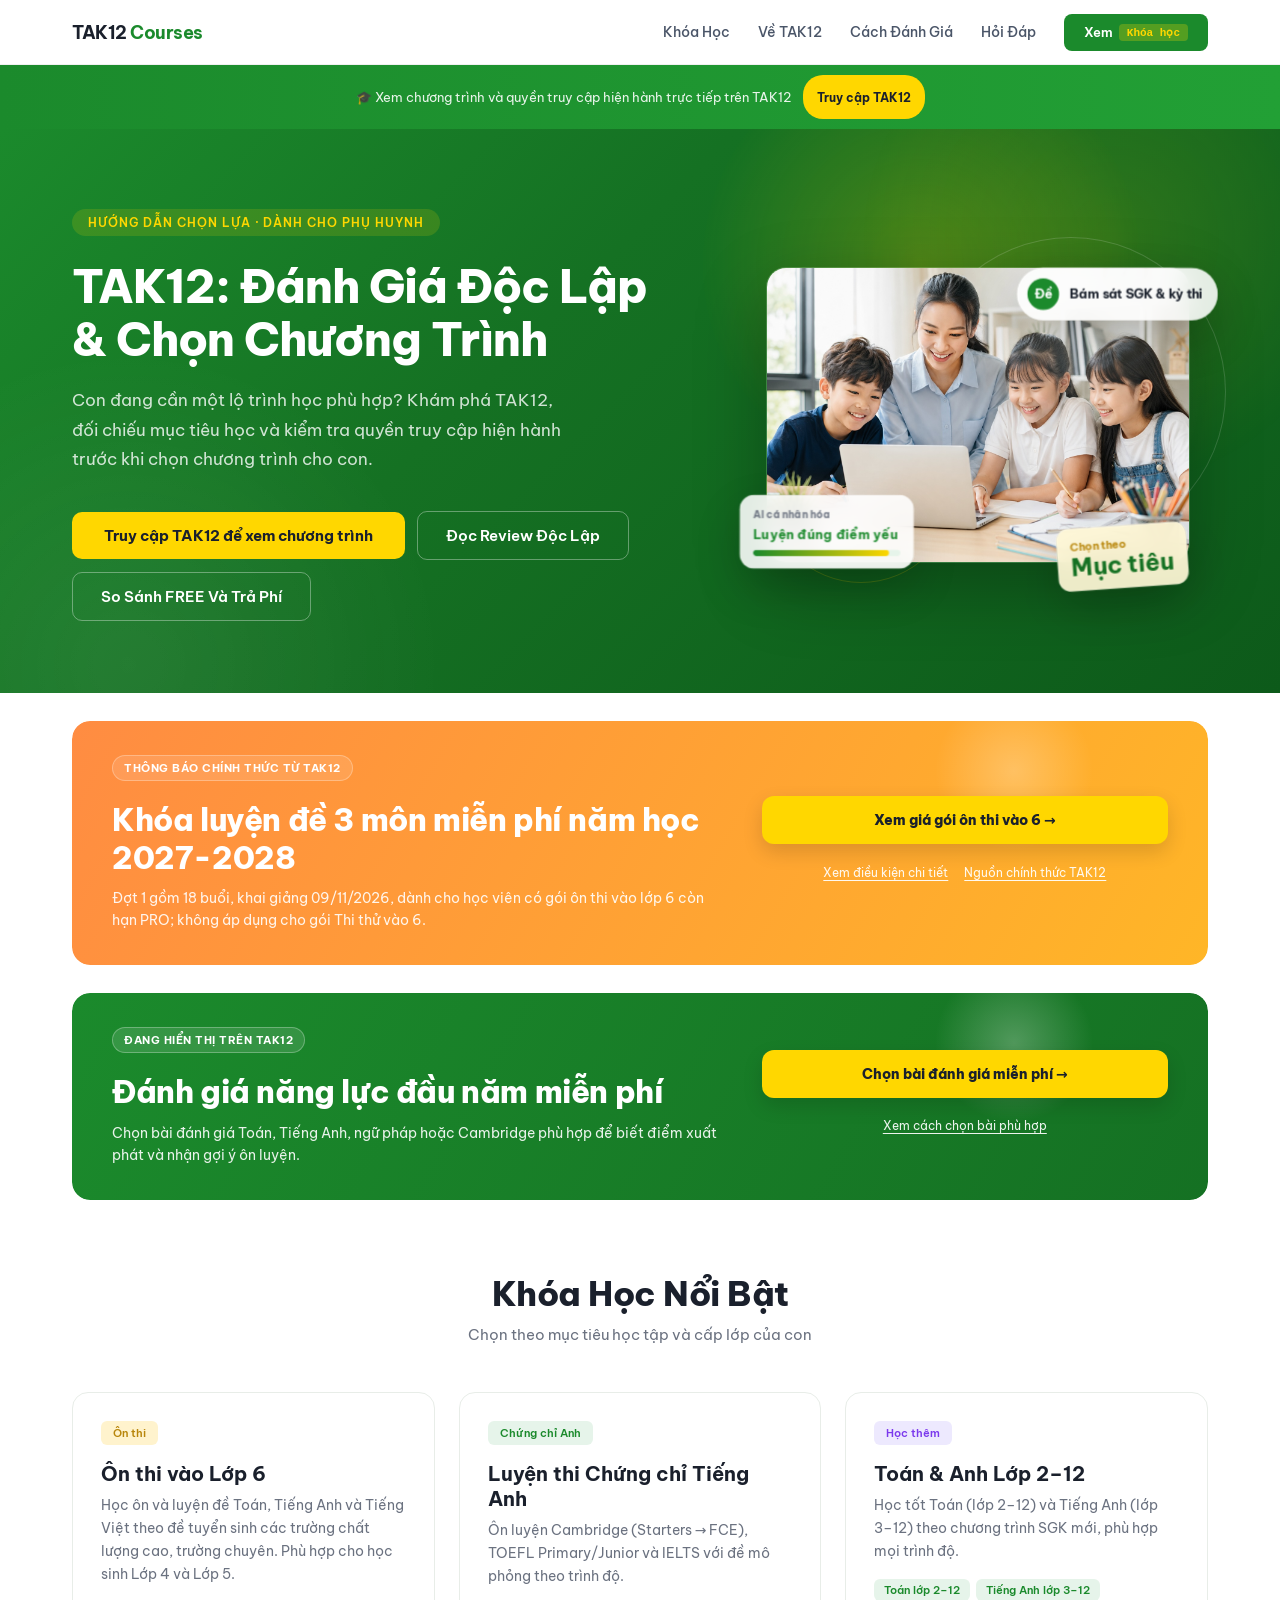
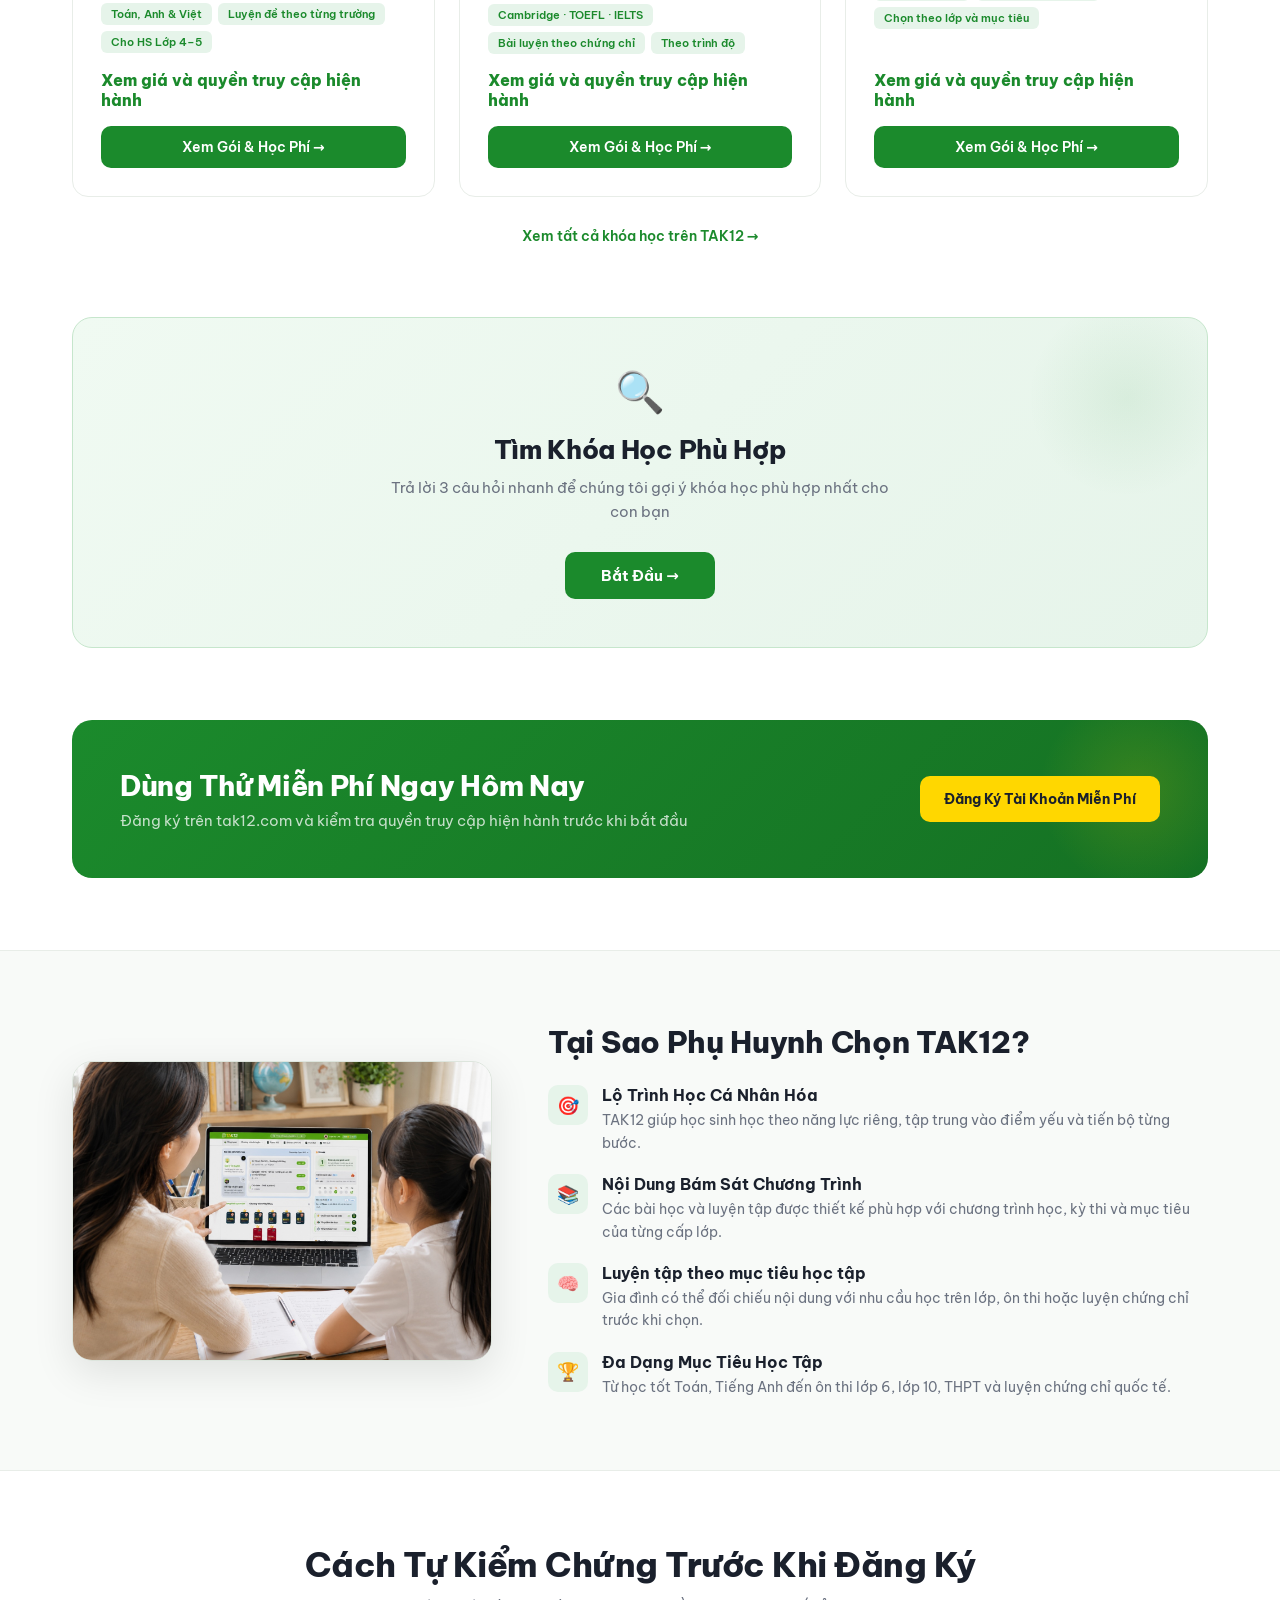
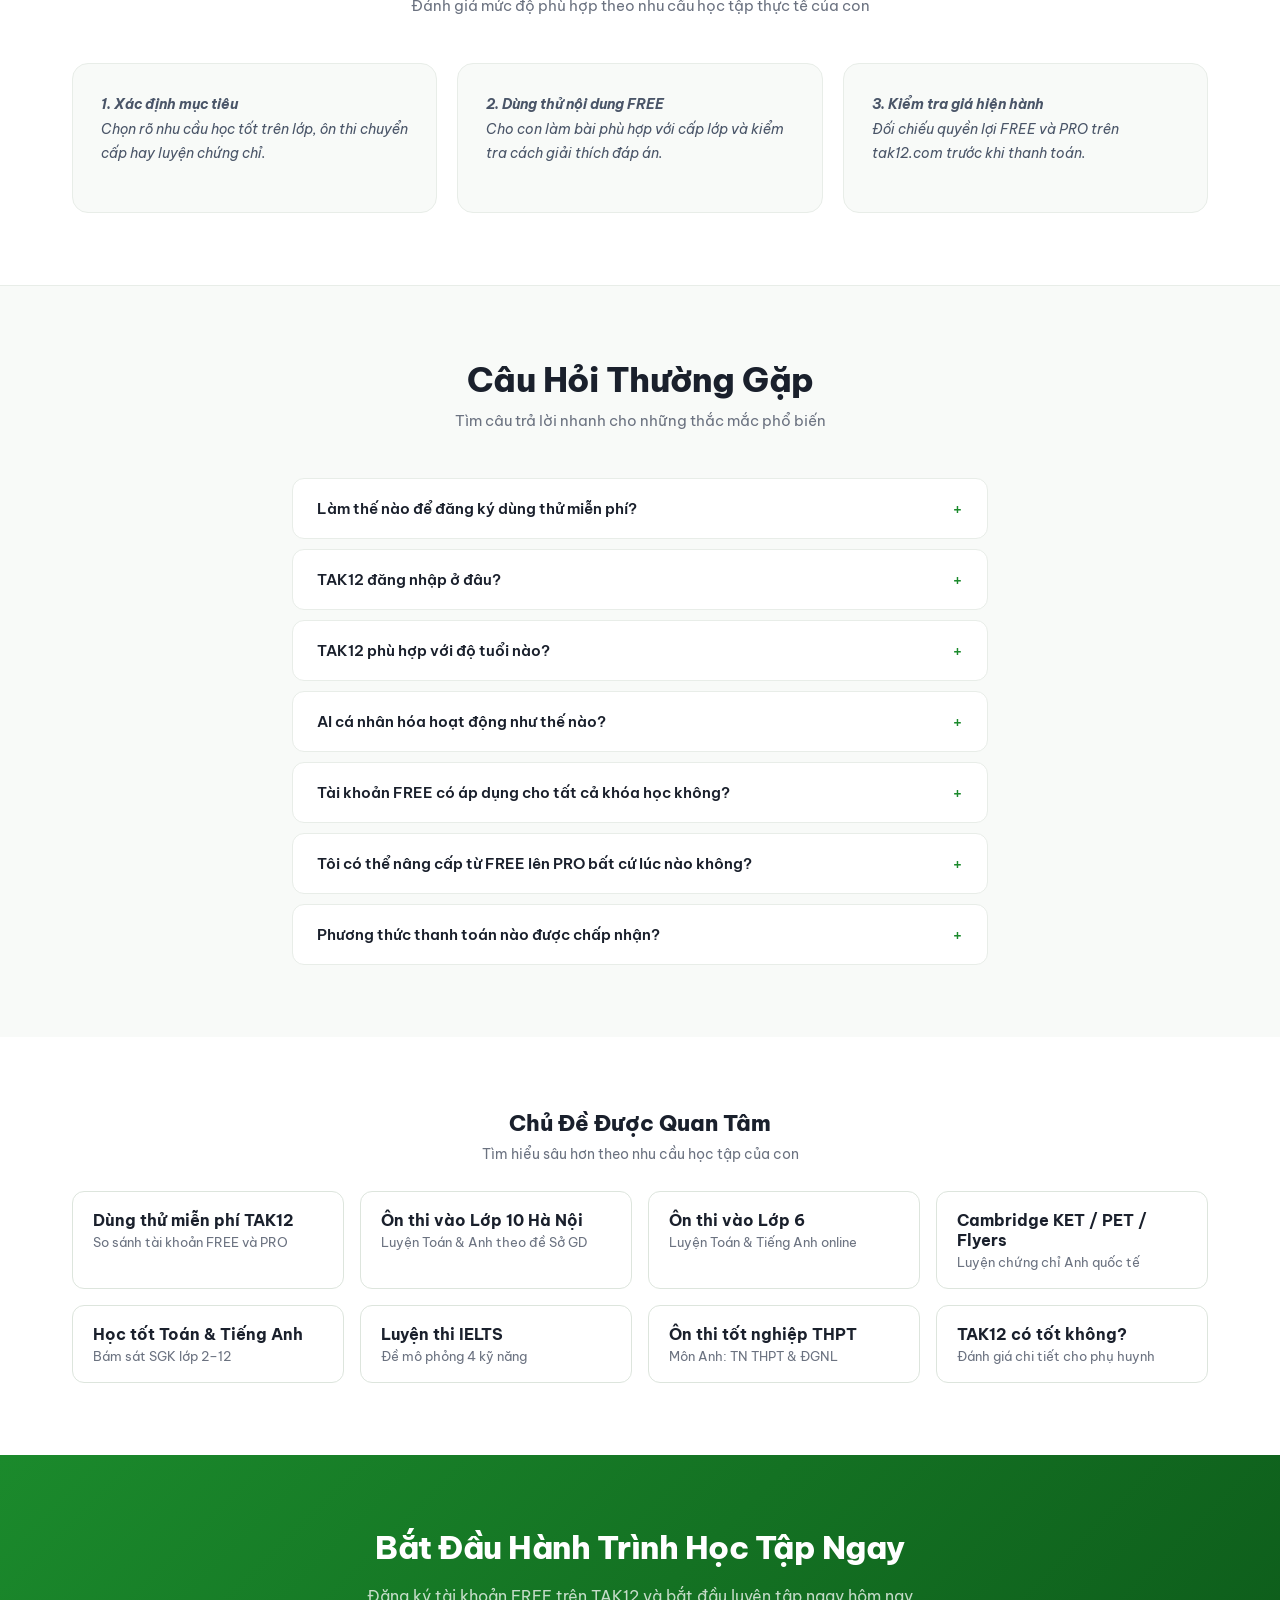
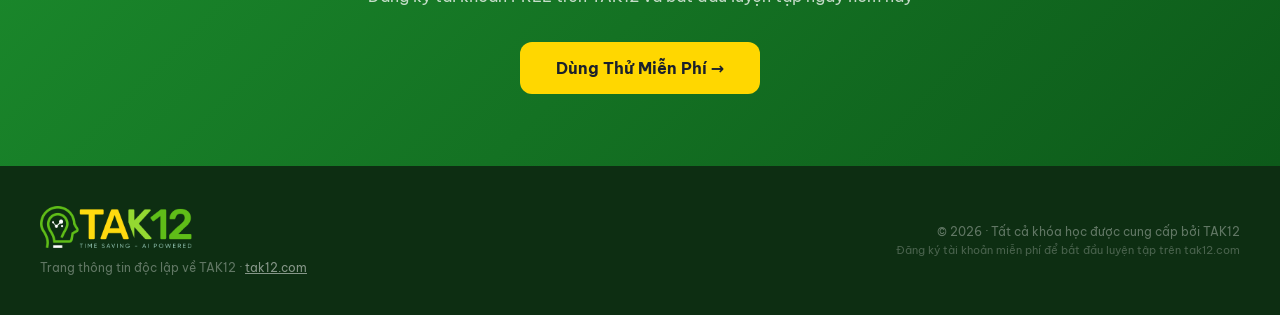
==== commit 21de2317: "[verified] fix: clarify first phase of grade 6 offer" ====
--- a/index.html
+++ b/index.html
@@ -212,7 +212,7 @@
           <span class="campaign-eyebrow">Thông báo chính thức từ TAK12</span>
           <div>
             <h2 class="campaign-title" id="lop6-luyen-de-title">Khóa luyện đề 3 môn miễn phí năm học 2027-2028</h2>
-            <p class="campaign-subtitle">Khóa 18 buổi năm học 2027-2028, khai giảng 09/11/2026, dành cho học viên có gói ôn thi vào lớp 6 còn hạn PRO; không áp dụng cho gói Thi thử vào 6.</p>
+            <p class="campaign-subtitle">Đợt 1 gồm 18 buổi, khai giảng 09/11/2026, dành cho học viên có gói ôn thi vào lớp 6 còn hạn PRO; không áp dụng cho gói Thi thử vào 6.</p>
           </div>
         </div>
         <div class="campaign-action">
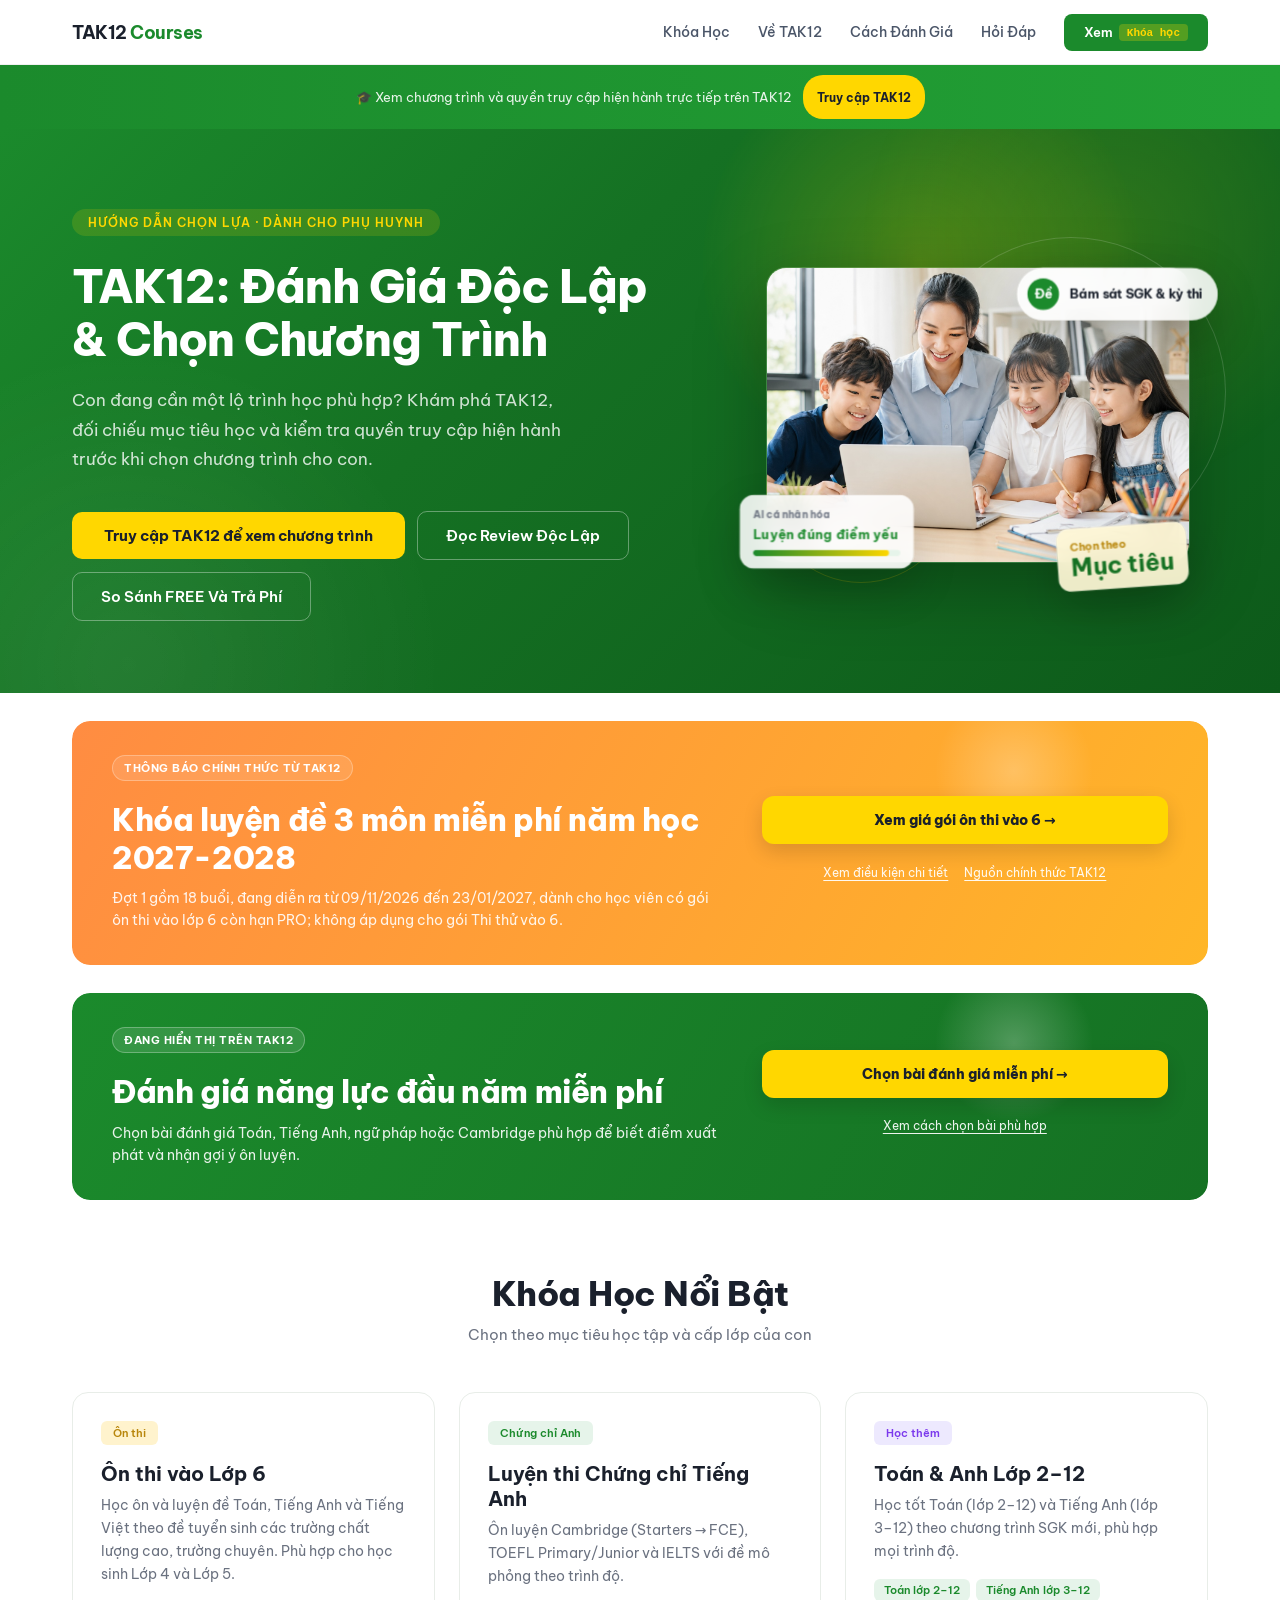
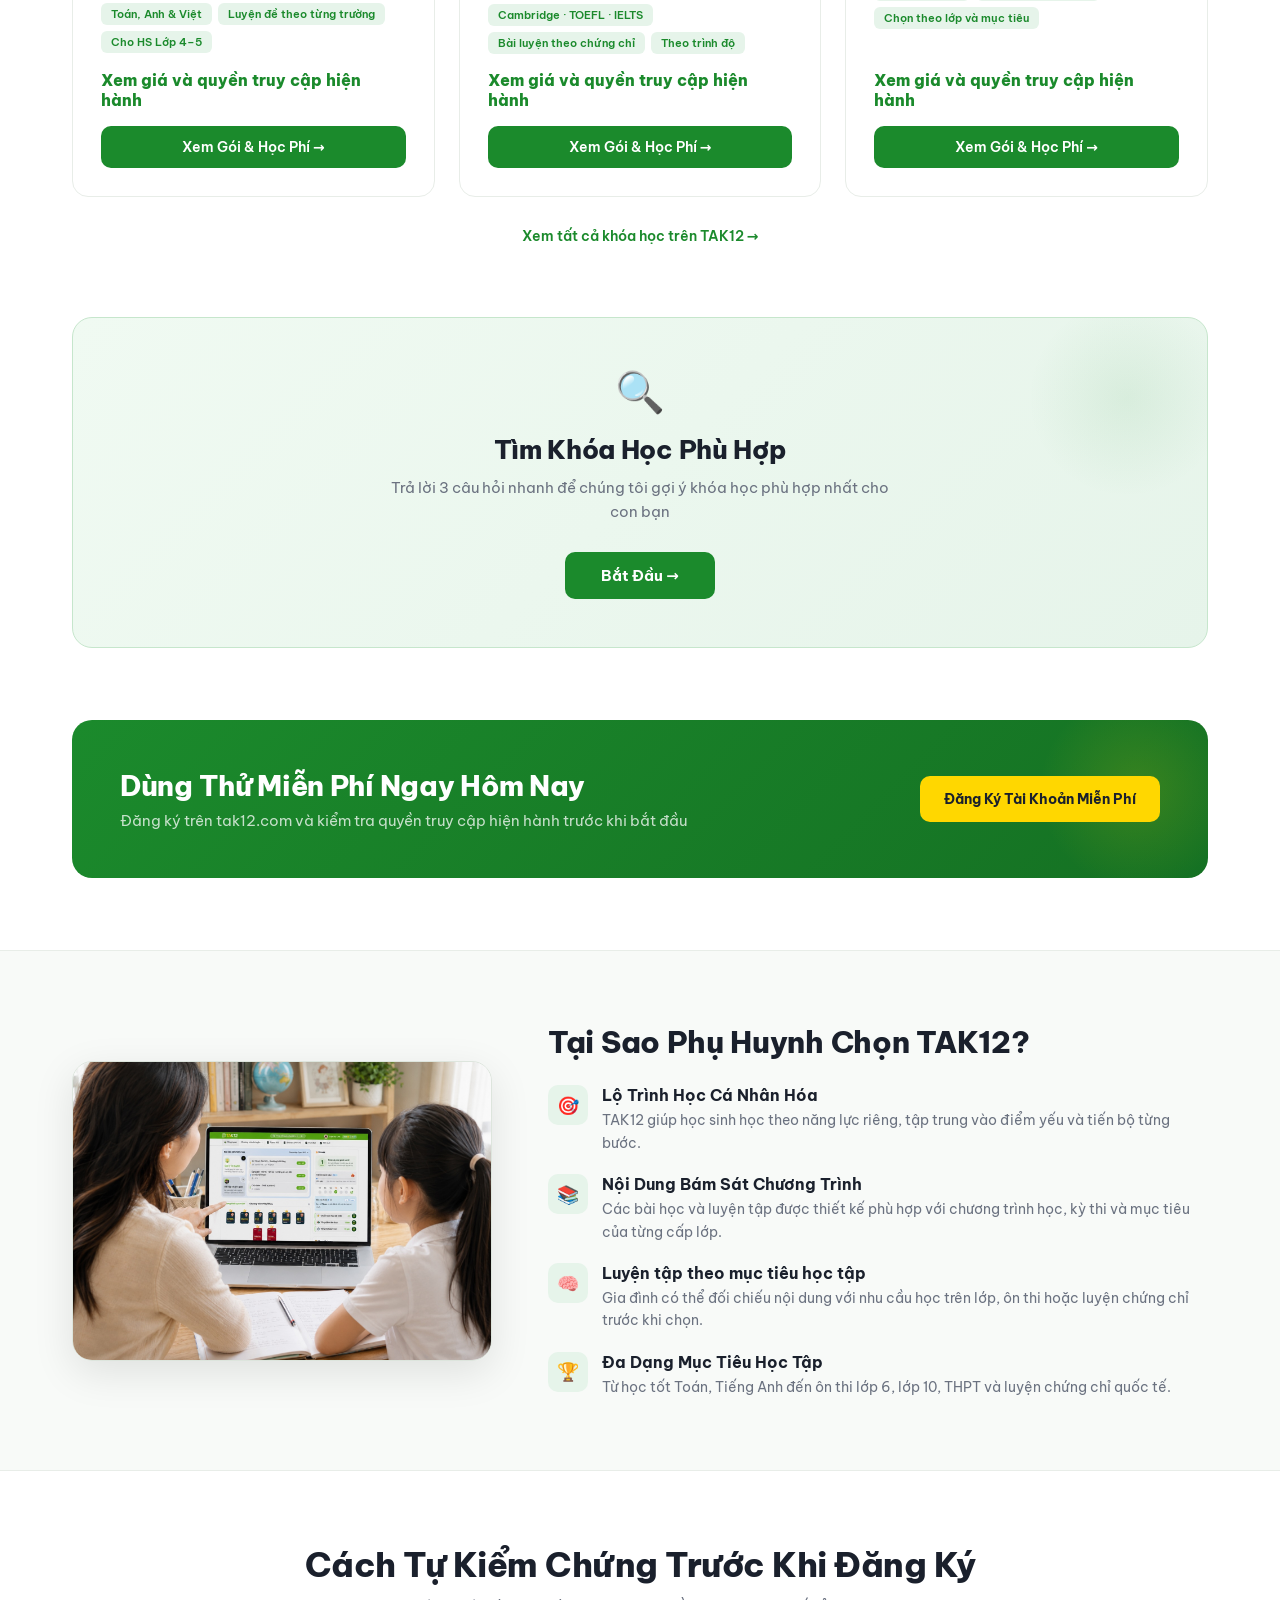
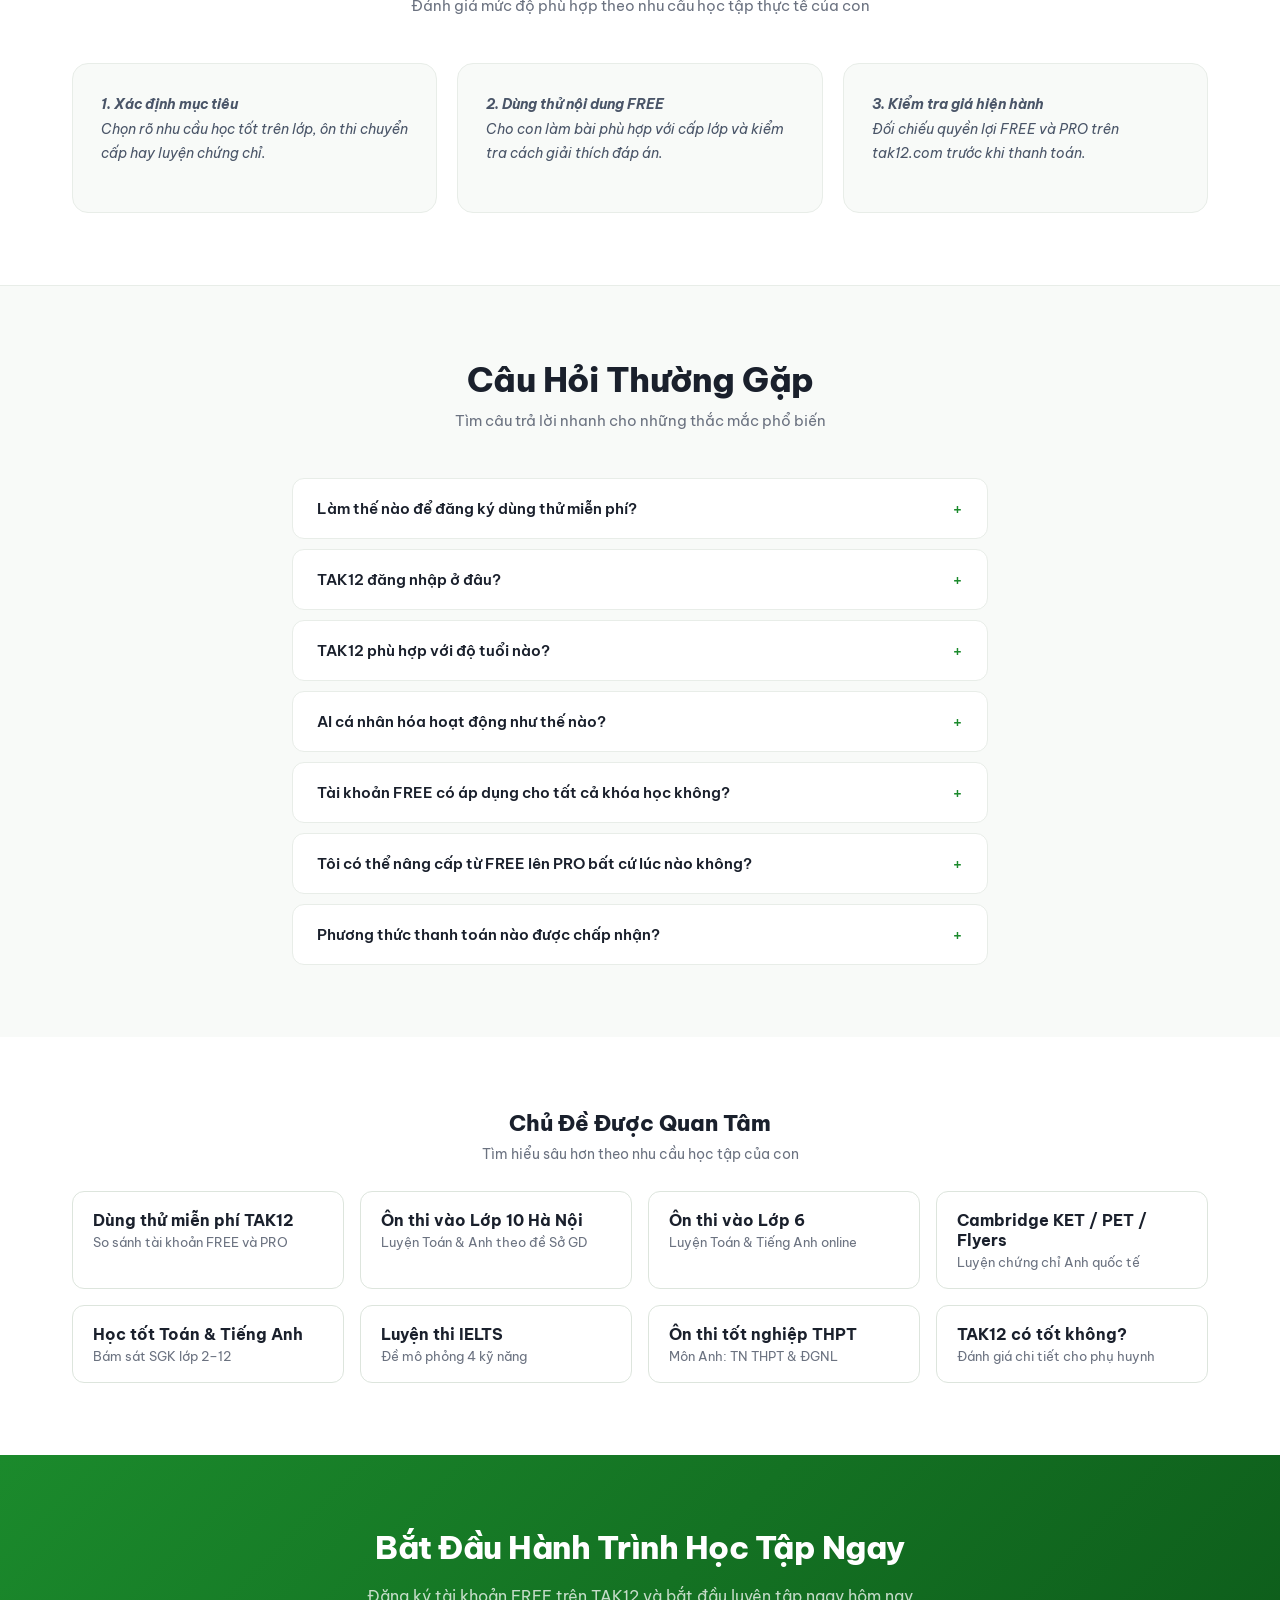
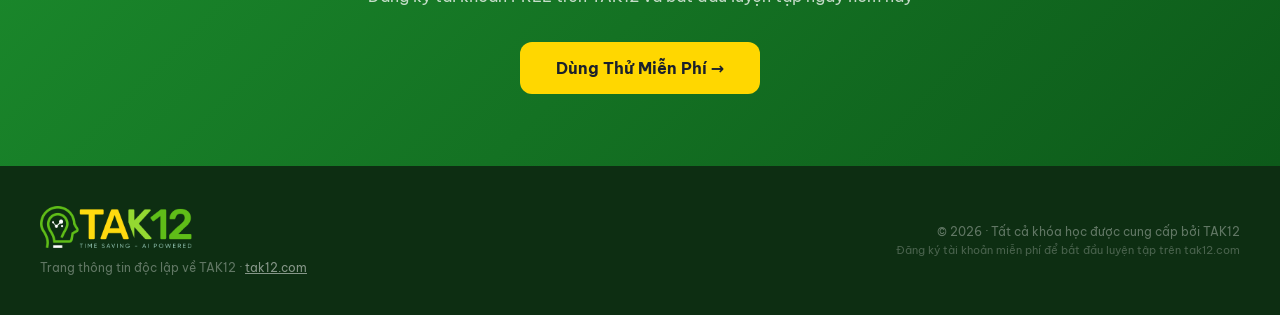
==== commit 96e06865: "[verified] fix: mark grade 6 course as in progress" ====
--- a/index.html
+++ b/index.html
@@ -212,7 +212,7 @@
           <span class="campaign-eyebrow">Thông báo chính thức từ TAK12</span>
           <div>
             <h2 class="campaign-title" id="lop6-luyen-de-title">Khóa luyện đề 3 môn miễn phí năm học 2027-2028</h2>
-            <p class="campaign-subtitle">Đợt 1 gồm 18 buổi, khai giảng 09/11/2026, dành cho học viên có gói ôn thi vào lớp 6 còn hạn PRO; không áp dụng cho gói Thi thử vào 6.</p>
+            <p class="campaign-subtitle">Đợt 1 gồm 18 buổi, đang diễn ra từ 09/11/2026 đến 23/01/2027, dành cho học viên có gói ôn thi vào lớp 6 còn hạn PRO; không áp dụng cho gói Thi thử vào 6.</p>
           </div>
         </div>
         <div class="campaign-action">
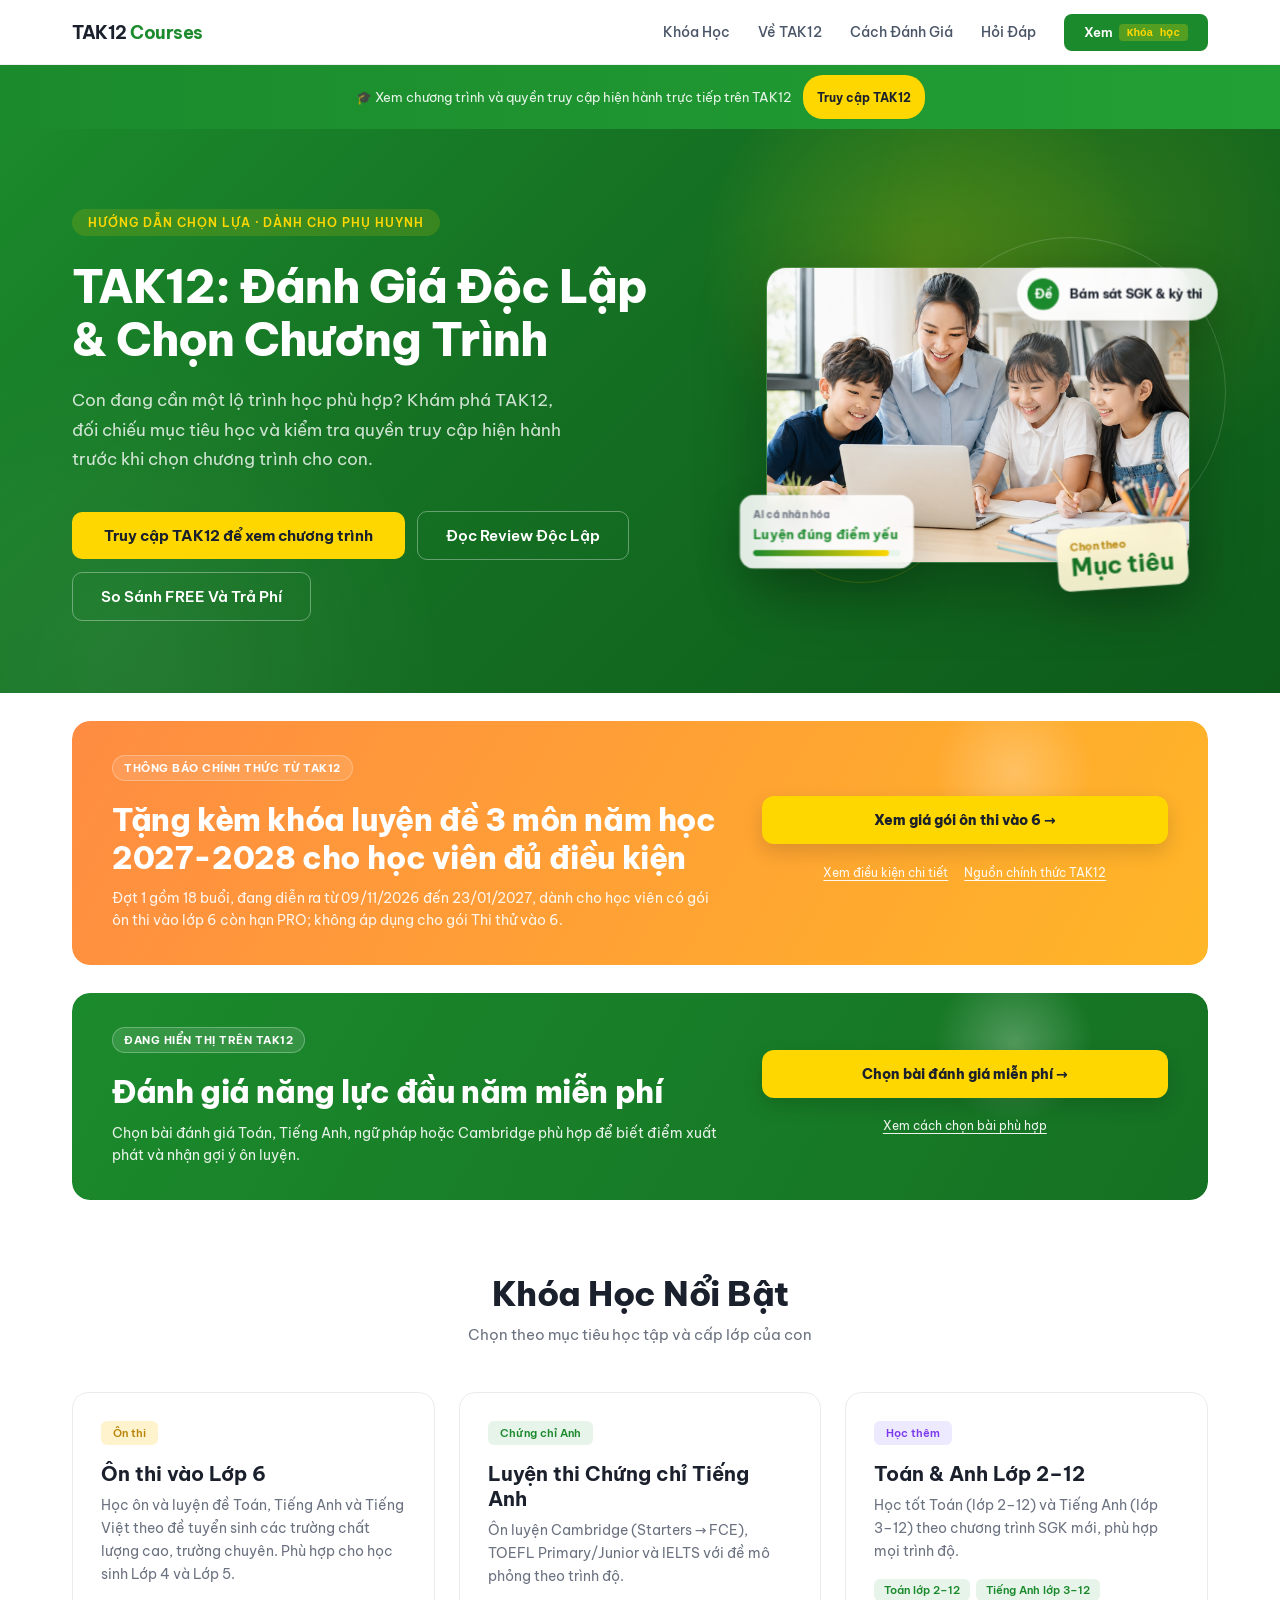
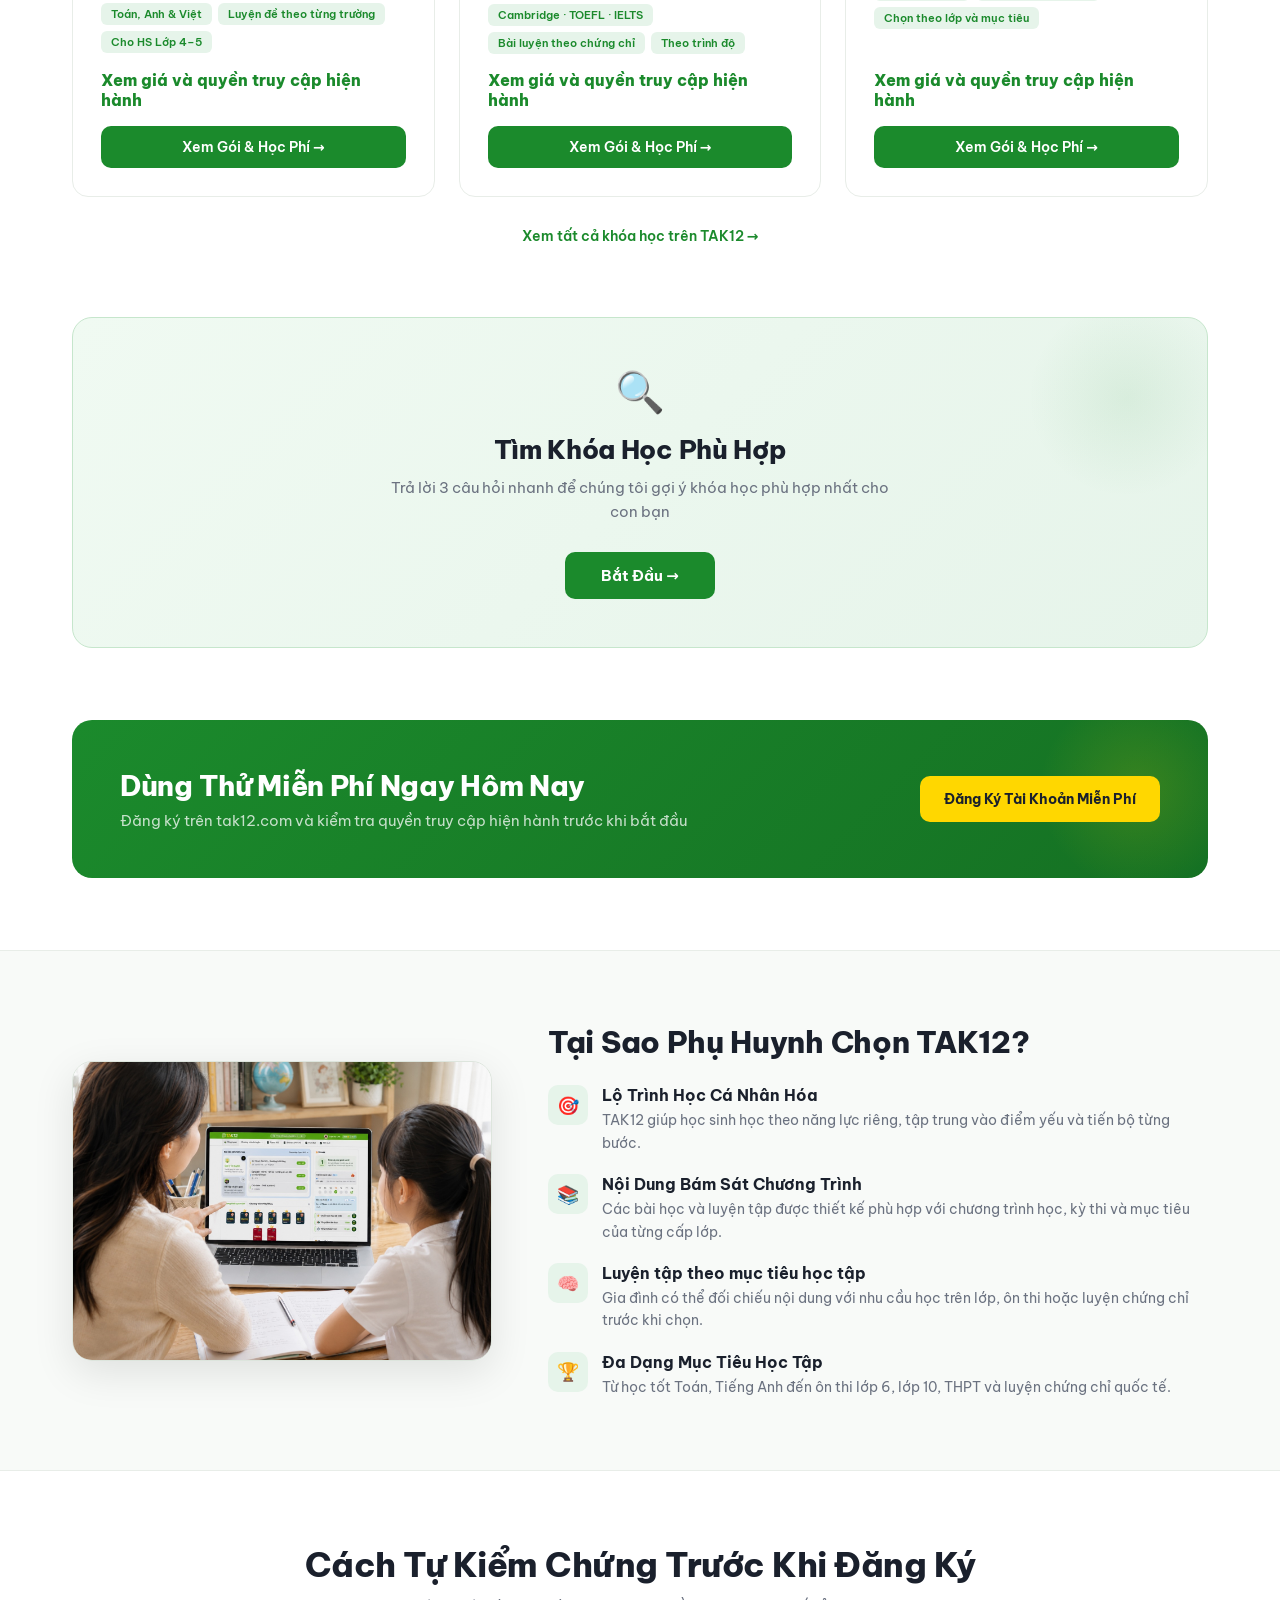
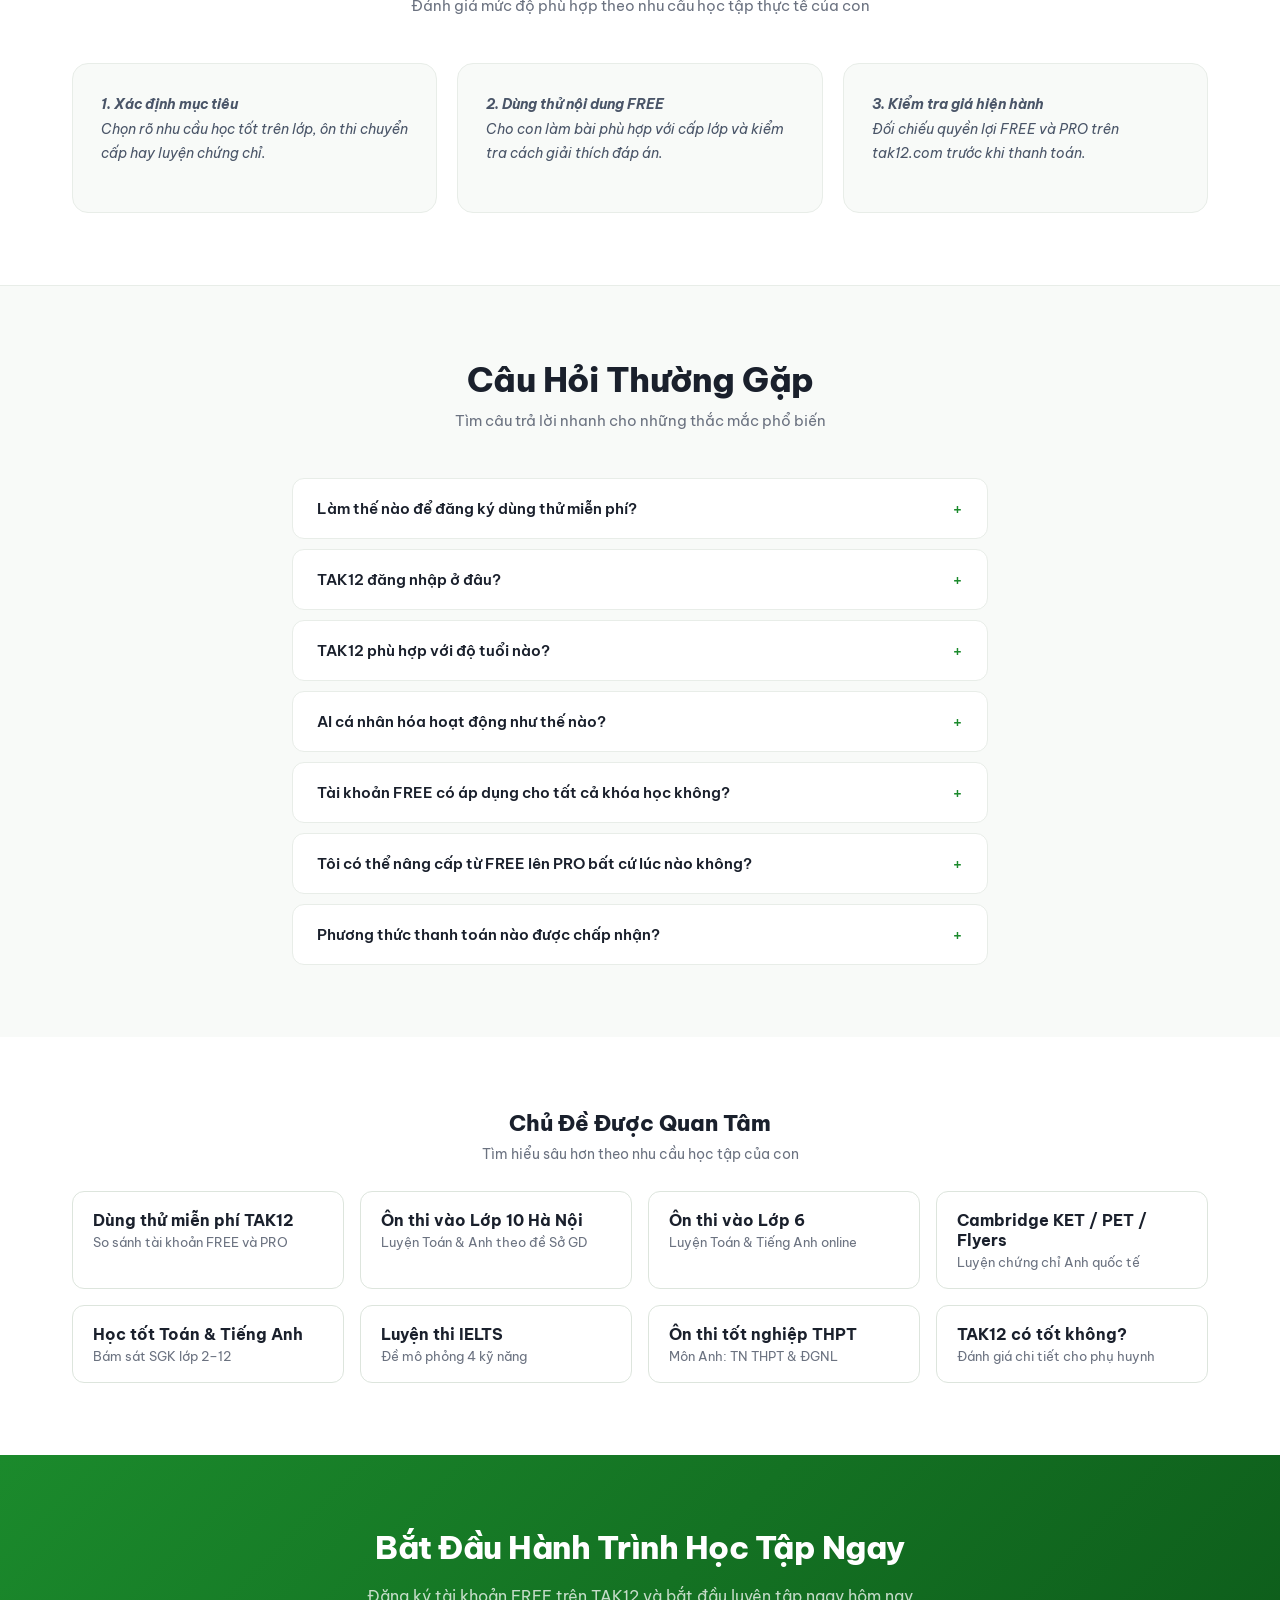
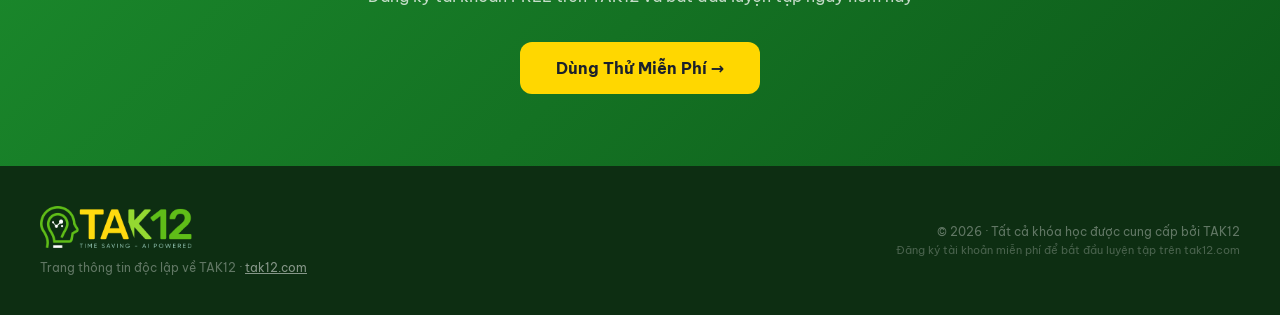
==== commit 4f5a0791: "[verified] fix: clarify conditional grade 6 course benefit" ====
--- a/index.html
+++ b/index.html
@@ -211,7 +211,7 @@
         <div class="campaign-info">
           <span class="campaign-eyebrow">Thông báo chính thức từ TAK12</span>
           <div>
-            <h2 class="campaign-title" id="lop6-luyen-de-title">Khóa luyện đề 3 môn miễn phí năm học 2027-2028</h2>
+            <h2 class="campaign-title" id="lop6-luyen-de-title">Tặng kèm khóa luyện đề 3 môn năm học 2027-2028 cho học viên đủ điều kiện</h2>
             <p class="campaign-subtitle">Đợt 1 gồm 18 buổi, đang diễn ra từ 09/11/2026 đến 23/01/2027, dành cho học viên có gói ôn thi vào lớp 6 còn hạn PRO; không áp dụng cho gói Thi thử vào 6.</p>
           </div>
         </div>
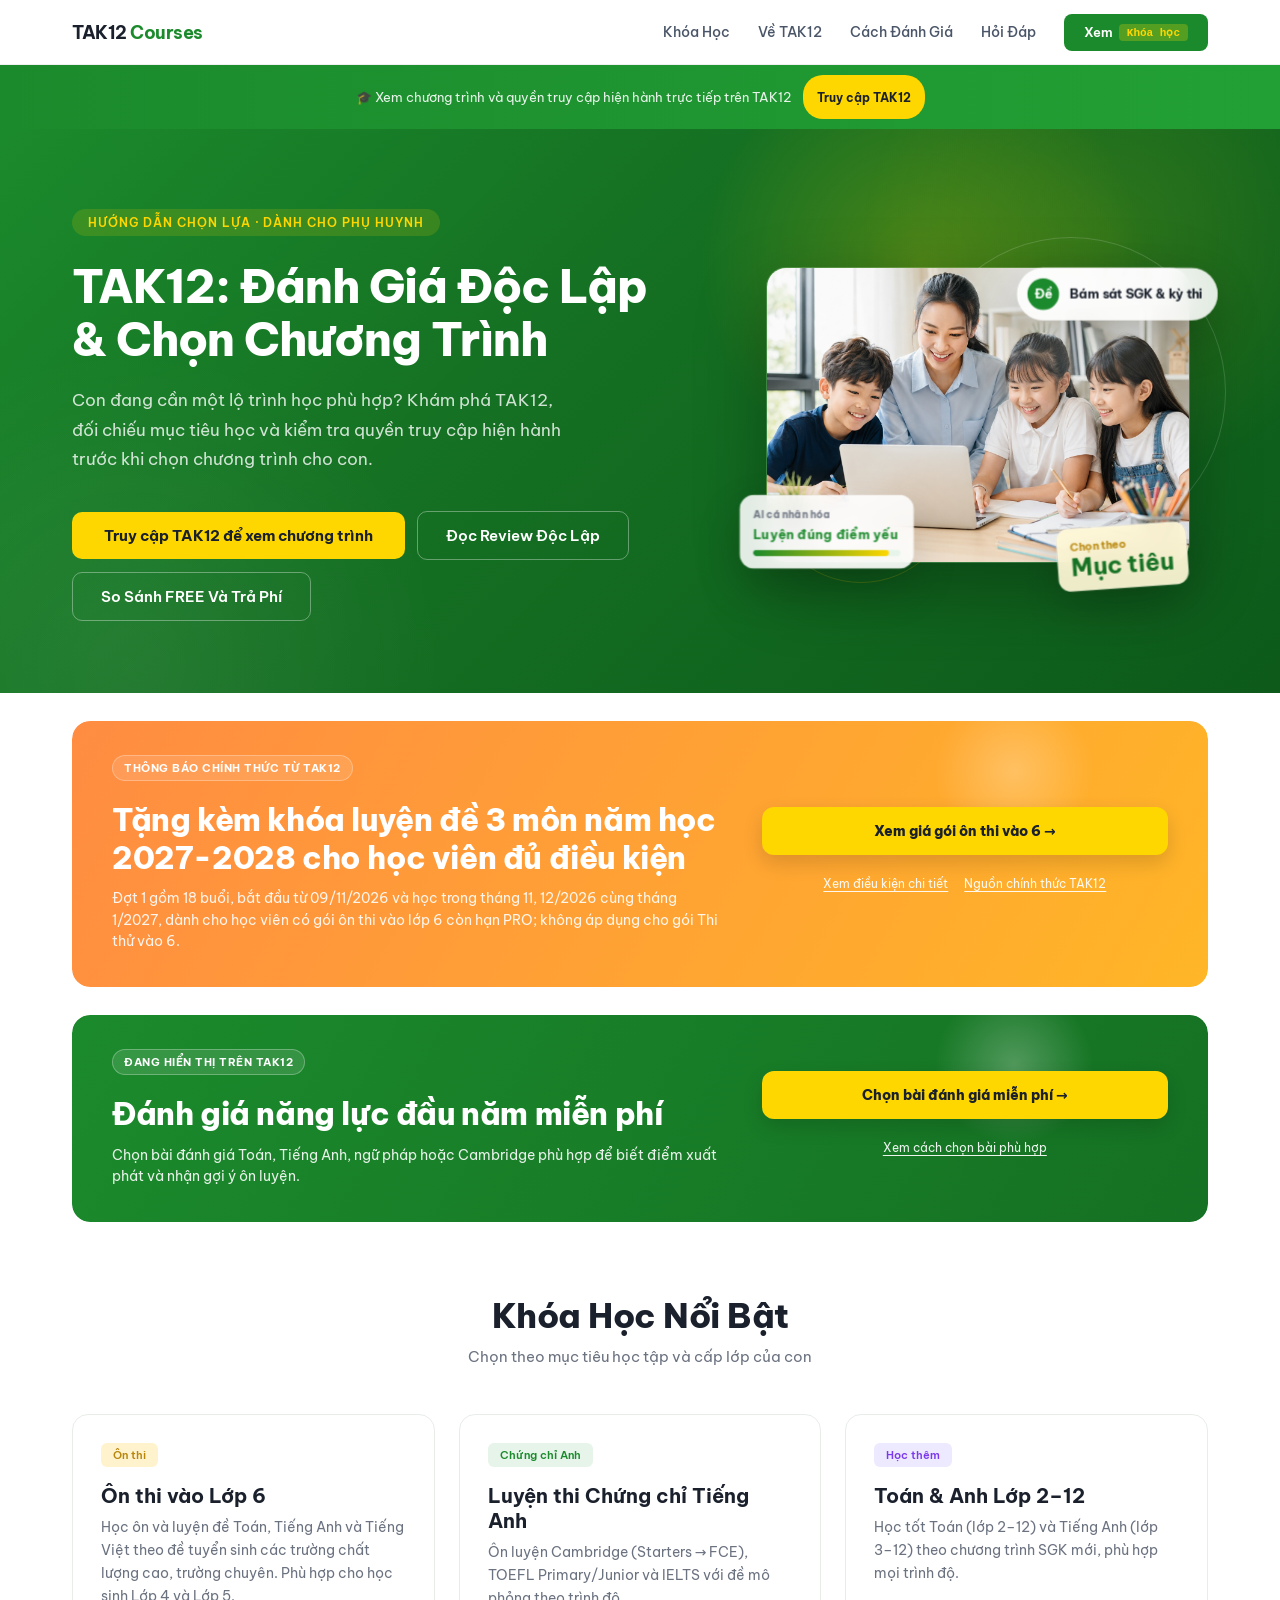
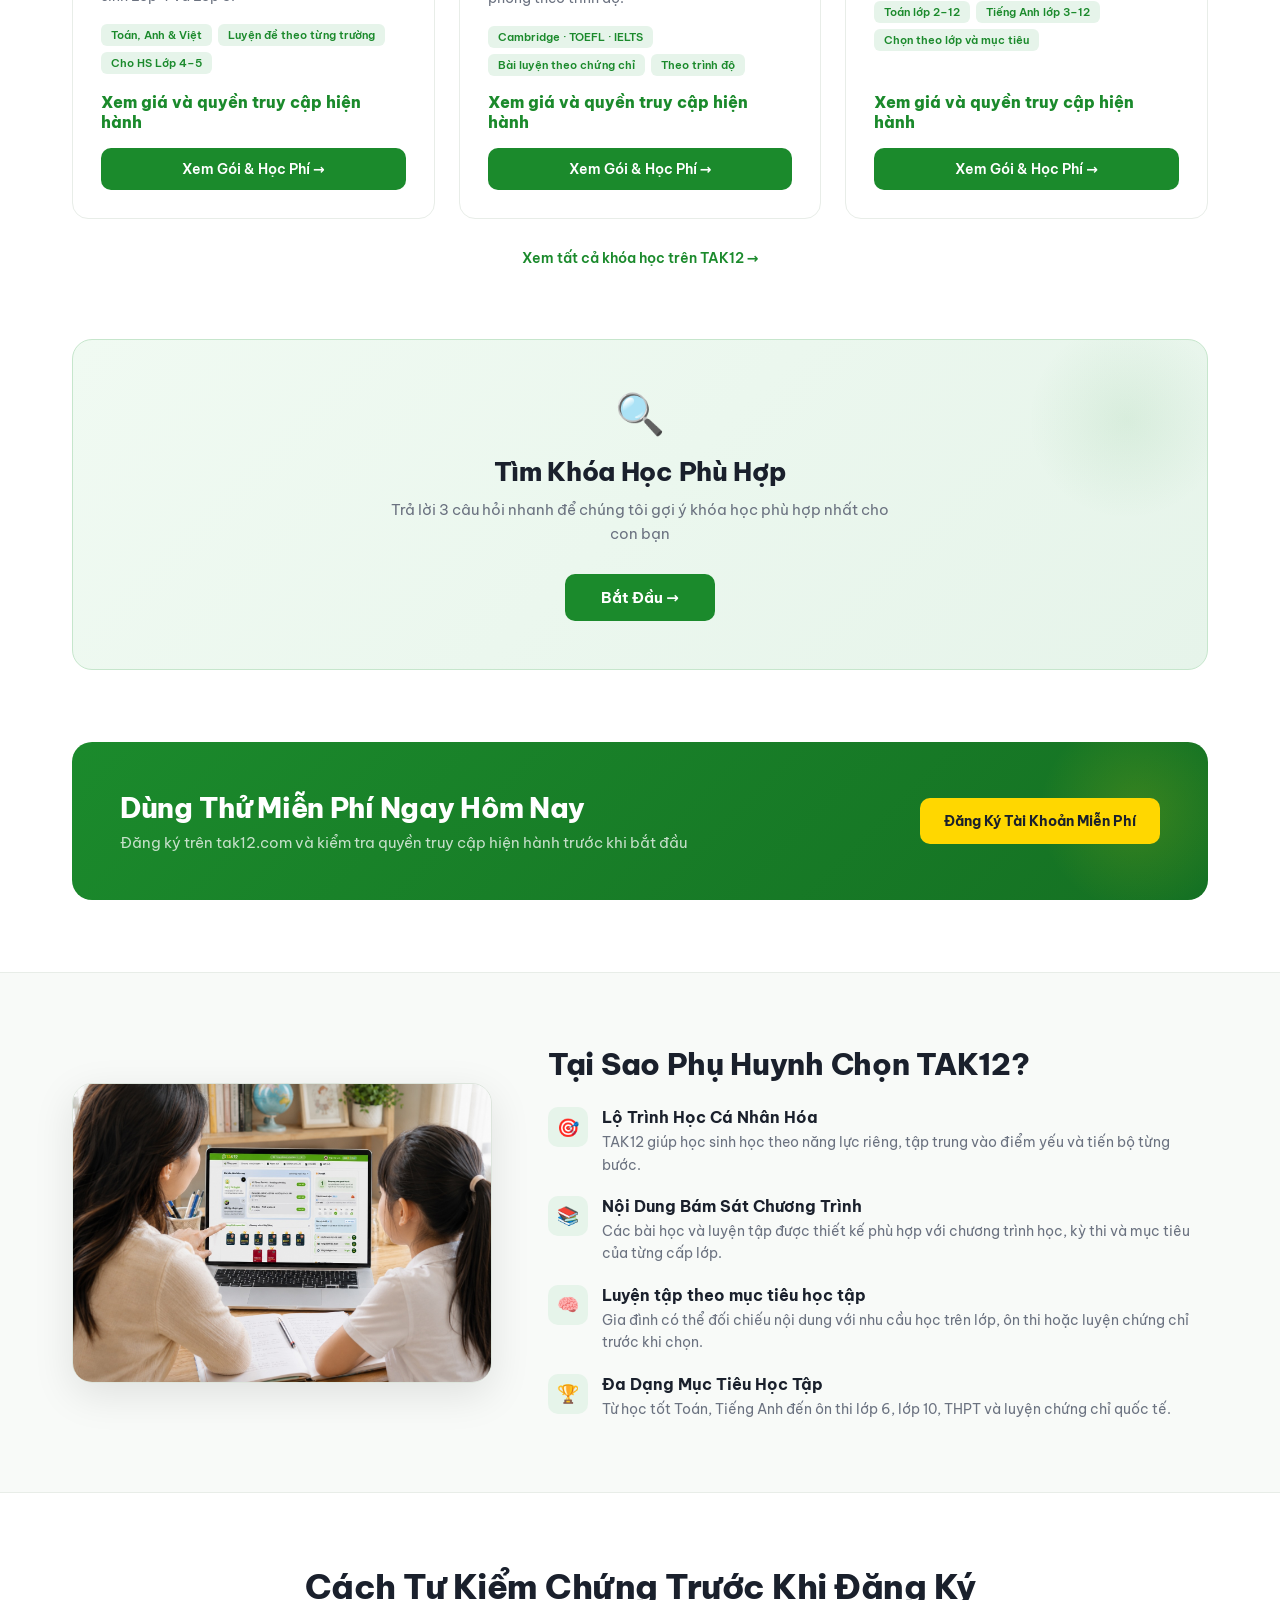
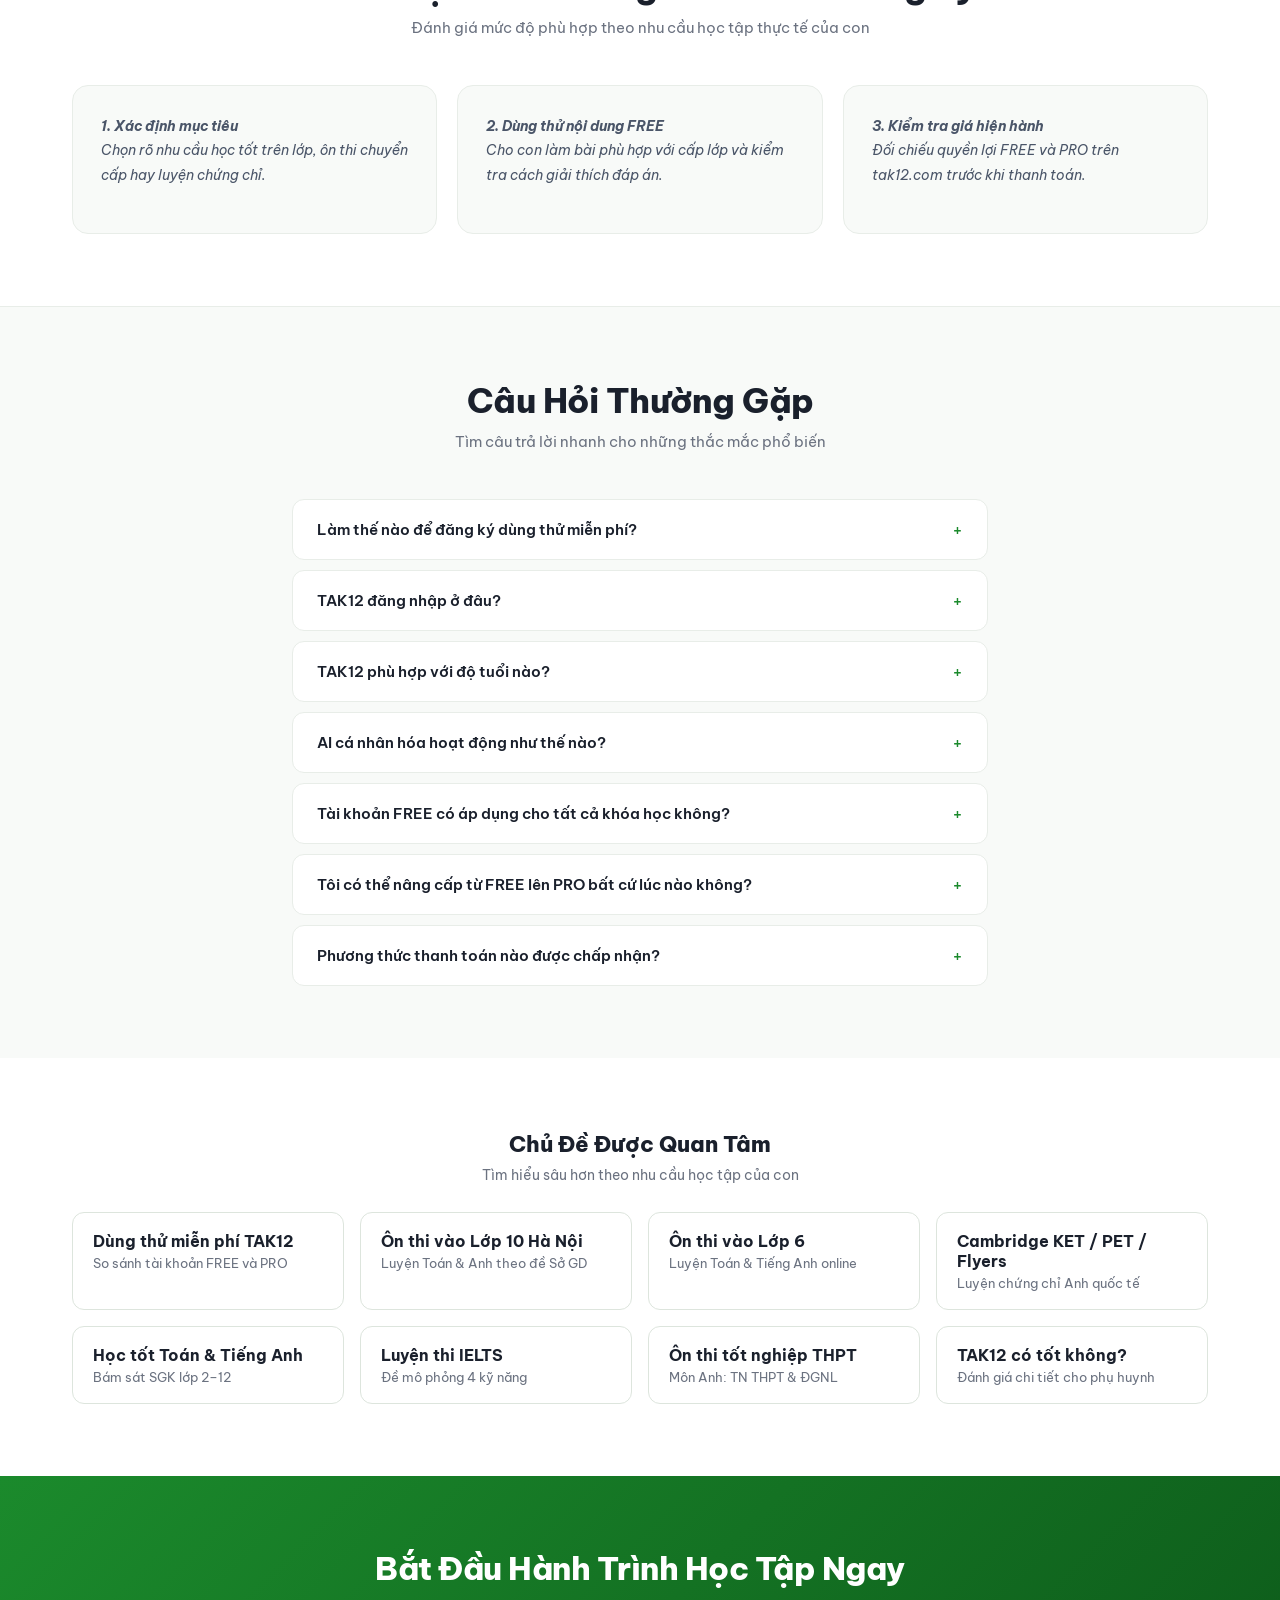
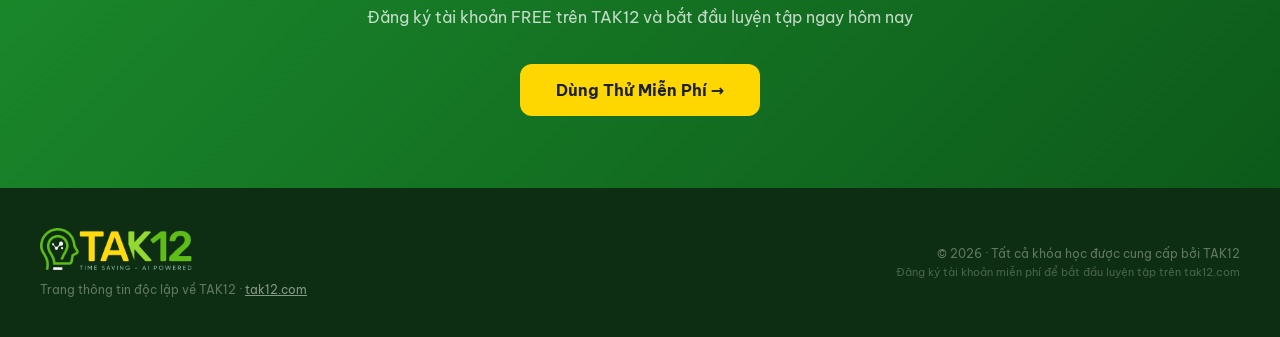
==== commit 7d0b7a62: "[verified] fix: remove unsupported campaign end date" ====
--- a/index.html
+++ b/index.html
@@ -212,7 +212,7 @@
           <span class="campaign-eyebrow">Thông báo chính thức từ TAK12</span>
           <div>
             <h2 class="campaign-title" id="lop6-luyen-de-title">Tặng kèm khóa luyện đề 3 môn năm học 2027-2028 cho học viên đủ điều kiện</h2>
-            <p class="campaign-subtitle">Đợt 1 gồm 18 buổi, đang diễn ra từ 09/11/2026 đến 23/01/2027, dành cho học viên có gói ôn thi vào lớp 6 còn hạn PRO; không áp dụng cho gói Thi thử vào 6.</p>
+            <p class="campaign-subtitle">Đợt 1 gồm 18 buổi, bắt đầu từ 09/11/2026 và học trong tháng 11, 12/2026 cùng tháng 1/2027, dành cho học viên có gói ôn thi vào lớp 6 còn hạn PRO; không áp dụng cho gói Thi thử vào 6.</p>
           </div>
         </div>
         <div class="campaign-action">
